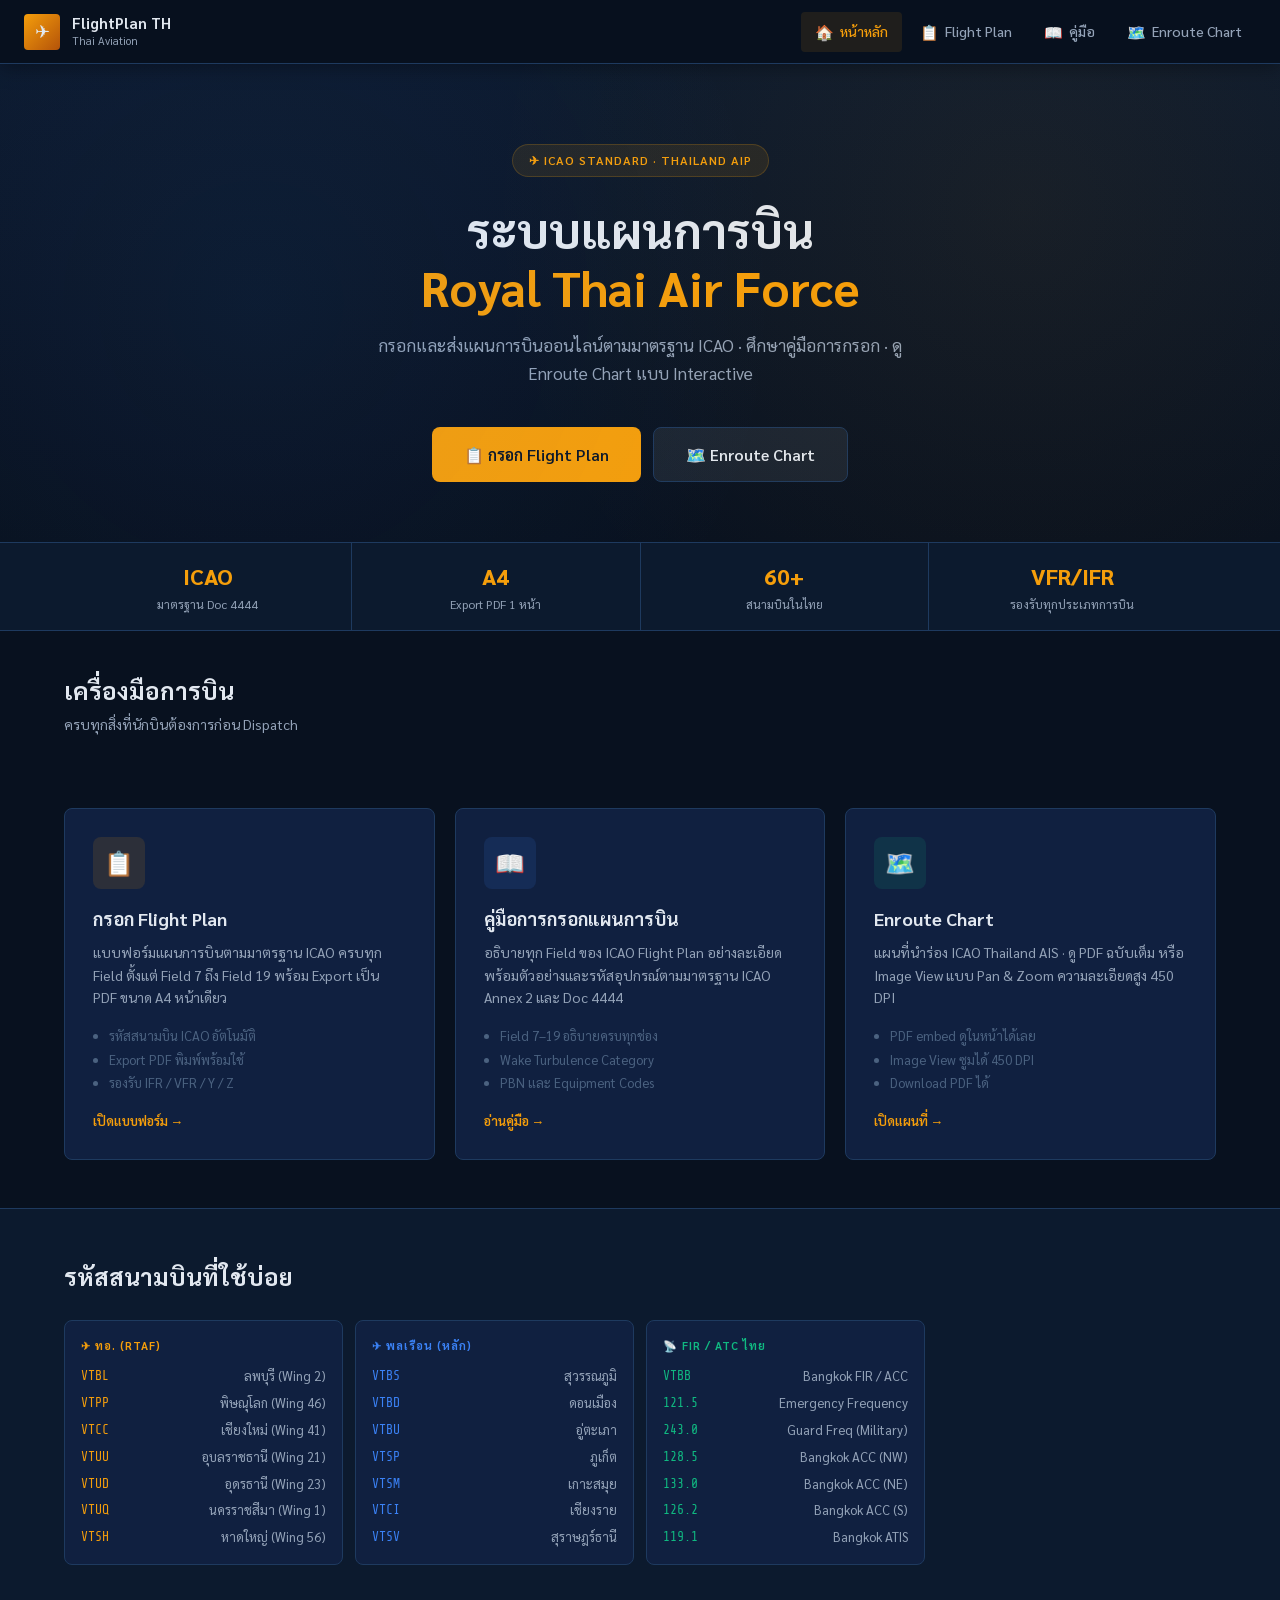
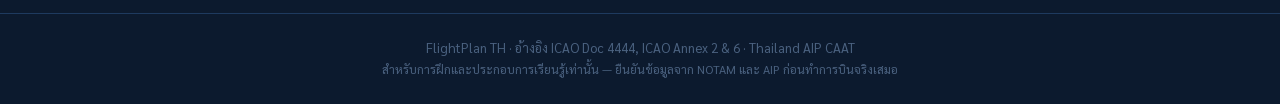
==== index.html @ d202d56a "Add files via upload" ====
<!DOCTYPE html>
<html lang="th">
<head>
  <meta charset="UTF-8">
  <meta name="viewport" content="width=device-width, initial-scale=1.0">
  <title>FlightPlan TH — Royal Thai Air Force</title>
  <link href="https://fonts.googleapis.com/css2?family=Sarabun:wght@300;400;500;600;700&family=Share+Tech+Mono&display=swap" rel="stylesheet">
  <style>
    /* ===== BASE ===== */
    :root{--bg-primary:#08111f;--bg-secondary:#0c1a2e;--bg-card:#102040;--bg-card-hover:#163060;--bg-input:#0a1828;--accent:#f59e0b;--accent-dim:#b45309;--accent-light:#fde68a;--blue:#3b82f6;--green:#10b981;--red:#ef4444;--text-primary:#e2e8f0;--text-secondary:#94a3b8;--text-muted:#4b6280;--border:#1e3a5f;--shadow:0 4px 24px rgba(0,0,0,0.5);--glow:0 0 16px rgba(245,158,11,0.15);--font:'Sarabun','Segoe UI',sans-serif;--mono:'Share Tech Mono','Courier New',monospace;--radius:8px;--radius-sm:4px;--nav-h:64px;}
    *,*::before,*::after{box-sizing:border-box;margin:0;padding:0;}
    html{scroll-behavior:smooth;}
    body{font-family:var(--font);background:var(--bg-primary);color:var(--text-primary);font-size:16px;line-height:1.6;min-height:100vh;}

    /* ===== NAV ===== */
    .nav{position:fixed;top:0;left:0;right:0;z-index:1000;height:var(--nav-h);background:rgba(8,17,31,0.95);backdrop-filter:blur(12px);border-bottom:1px solid var(--border);display:flex;align-items:center;justify-content:space-between;padding:0 24px;box-shadow:0 2px 20px rgba(0,0,0,0.4);}
    .nav-brand{display:flex;align-items:center;gap:12px;text-decoration:none;color:var(--text-primary);cursor:pointer;}
    .nav-brand-icon{width:36px;height:36px;background:linear-gradient(135deg,var(--accent),var(--accent-dim));border-radius:var(--radius-sm);display:flex;align-items:center;justify-content:center;font-size:18px;}
    .nav-brand-text{font-weight:700;font-size:15px;line-height:1.2;}
    .nav-brand-sub{font-size:11px;color:var(--text-secondary);font-weight:400;}
    .nav-links{display:flex;align-items:center;gap:4px;list-style:none;}
    .nav-links a{text-decoration:none;color:var(--text-secondary);font-size:14px;font-weight:500;padding:8px 14px;border-radius:var(--radius-sm);display:flex;align-items:center;gap:6px;transition:all 0.2s;cursor:pointer;}
    .nav-links a:hover{color:var(--text-primary);background:rgba(255,255,255,0.06);}
    .nav-links a.active{color:var(--accent);background:rgba(245,158,11,0.1);}
    .nav-links .icon{font-size:15px;}
    .nav-toggle{display:none;cursor:pointer;padding:8px;color:var(--text-primary);background:none;border:none;font-size:20px;}

    /* ===== LAYOUT ===== */
    .page{padding-top:var(--nav-h);min-height:100vh;}
    .container{max-width:1200px;margin:0 auto;padding:0 24px;}

    /* ===== HERO ===== */
    .hero{background:linear-gradient(180deg,#0c1a2e 0%,#08111f 100%);position:relative;overflow:hidden;padding:80px 0 60px;text-align:center;border-bottom:1px solid var(--border);}
    .hero::before{content:'';position:absolute;inset:0;background-image:radial-gradient(circle at 20% 50%,rgba(59,130,246,0.06) 0%,transparent 50%),radial-gradient(circle at 80% 30%,rgba(245,158,11,0.06) 0%,transparent 50%);}
    .hero-badge{display:inline-flex;align-items:center;gap:8px;background:rgba(245,158,11,0.1);border:1px solid rgba(245,158,11,0.2);border-radius:999px;padding:6px 16px;font-size:12px;font-weight:600;color:var(--accent);letter-spacing:1px;text-transform:uppercase;margin-bottom:24px;}
    .hero h1{font-size:clamp(28px,5vw,48px);font-weight:700;line-height:1.2;margin-bottom:16px;}
    .hero h1 span{color:var(--accent);}
    .hero p{color:var(--text-secondary);font-size:17px;max-width:560px;margin:0 auto 40px;}
    .btn-group{display:flex;gap:12px;justify-content:center;flex-wrap:wrap;}

    /* ===== BUTTONS ===== */
    .btn{display:inline-flex;align-items:center;gap:8px;padding:12px 24px;border-radius:var(--radius);font-size:14px;font-weight:600;cursor:pointer;border:none;text-decoration:none;transition:all 0.2s;white-space:nowrap;font-family:var(--font);}
    .btn-primary{background:var(--accent);color:#0a1628;}
    .btn-primary:hover{background:var(--accent-light);transform:translateY(-1px);box-shadow:0 4px 16px rgba(245,158,11,0.3);}
    .btn-secondary{background:rgba(255,255,255,0.07);color:var(--text-primary);border:1px solid var(--border);}
    .btn-secondary:hover{background:rgba(255,255,255,0.12);transform:translateY(-1px);}
    .btn-sm{padding:8px 16px;font-size:13px;}
    .btn-lg{padding:14px 32px;font-size:16px;}

    /* ===== CARDS ===== */
    .card{background:var(--bg-card);border:1px solid var(--border);border-radius:var(--radius);overflow:hidden;transition:all 0.25s;}
    .card:hover{border-color:rgba(59,130,246,0.3);box-shadow:var(--shadow);}
    .card-header{padding:20px 24px;border-bottom:1px solid var(--border);display:flex;align-items:center;gap:12px;}
    .card-icon{width:40px;height:40px;border-radius:var(--radius-sm);display:flex;align-items:center;justify-content:center;font-size:18px;flex-shrink:0;}
    .card-icon-gold{background:rgba(245,158,11,0.15);color:var(--accent);}
    .card-icon-blue{background:rgba(59,130,246,0.15);color:var(--blue);}
    .card-title{font-weight:600;font-size:16px;}
    .card-subtitle{font-size:13px;color:var(--text-secondary);}
    .card-body{padding:24px;}

    /* ===== FEATURE GRID ===== */
    .feature-grid{display:grid;grid-template-columns:repeat(auto-fit,minmax(300px,1fr));gap:20px;padding:48px 0;}
    .feature-card{background:var(--bg-card);border:1px solid var(--border);border-radius:var(--radius);padding:28px;text-decoration:none;color:var(--text-primary);transition:all 0.25s;display:block;cursor:pointer;}
    .feature-card:hover{transform:translateY(-4px);border-color:var(--accent);box-shadow:var(--glow);}
    .feature-card-icon{width:52px;height:52px;border-radius:var(--radius);display:flex;align-items:center;justify-content:center;font-size:24px;margin-bottom:16px;}
    .feature-card h3{font-size:18px;font-weight:700;margin-bottom:8px;}
    .feature-card p{color:var(--text-secondary);font-size:14px;line-height:1.6;margin-bottom:16px;}
    .feature-card-arrow{color:var(--accent);font-size:13px;display:flex;align-items:center;gap:6px;font-weight:600;}

    /* ===== SECTION HEADER ===== */
    .section-header{padding:40px 0 24px;display:flex;align-items:flex-start;justify-content:space-between;gap:16px;flex-wrap:wrap;}
    .section-title{font-size:24px;font-weight:700;}
    .section-subtitle{color:var(--text-secondary);font-size:14px;margin-top:4px;}

    /* ===== ACCORDION ===== */
    .accordion{display:flex;flex-direction:column;gap:8px;}
    .accordion-item{background:var(--bg-card);border:1px solid var(--border);border-radius:var(--radius);overflow:hidden;transition:border-color 0.2s;}
    .accordion-item.open{border-color:rgba(59,130,246,0.4);}
    .accordion-trigger{width:100%;padding:18px 20px;display:flex;align-items:center;gap:14px;cursor:pointer;background:none;border:none;text-align:left;color:var(--text-primary);font-family:var(--font);font-size:15px;font-weight:600;transition:background 0.2s;}
    .accordion-trigger:hover{background:rgba(255,255,255,0.03);}
    .accordion-num{min-width:32px;height:32px;background:rgba(245,158,11,0.12);border:1px solid rgba(245,158,11,0.25);border-radius:var(--radius-sm);display:flex;align-items:center;justify-content:center;font-size:12px;font-weight:800;color:var(--accent);flex-shrink:0;}
    .accordion-arrow{margin-left:auto;font-size:12px;color:var(--text-muted);transition:transform 0.2s;}
    .accordion-item.open .accordion-arrow{transform:rotate(180deg);}
    .accordion-content{display:none;padding:0 20px 20px;}
    .accordion-item.open .accordion-content{display:block;}
    .accordion-content p{color:var(--text-secondary);font-size:14px;line-height:1.7;margin-bottom:12px;}
    .accordion-content p:last-child{margin-bottom:0;}
    .accordion-content .highlight{display:inline-block;background:rgba(245,158,11,0.1);border:1px solid rgba(245,158,11,0.2);border-radius:4px;padding:1px 8px;font-family:var(--mono);font-size:13px;color:var(--accent-light);}
    .info-table{width:100%;border-collapse:collapse;font-size:13px;margin-top:12px;}
    .info-table th{background:rgba(255,255,255,0.04);color:var(--text-secondary);font-size:11px;text-transform:uppercase;letter-spacing:0.5px;padding:8px 12px;border:1px solid var(--border);text-align:left;}
    .info-table td{padding:8px 12px;border:1px solid var(--border);color:var(--text-primary);}
    .info-table td:first-child{font-family:var(--mono);color:var(--accent-light);font-weight:600;white-space:nowrap;}
    .info-table tr:hover td{background:rgba(255,255,255,0.02);}

    /* ===== ALERTS ===== */
    .alert{padding:12px 16px;border-radius:var(--radius-sm);font-size:13px;display:flex;align-items:flex-start;gap:10px;margin-bottom:16px;}
    .alert-warning{background:rgba(245,158,11,0.1);border:1px solid rgba(245,158,11,0.25);color:var(--accent-light);}

    /* ===== UTILS ===== */
    .text-accent{color:var(--accent);} .text-secondary{color:var(--text-secondary);} .font-mono{font-family:var(--mono);}
    ::-webkit-scrollbar{width:6px;height:6px;} ::-webkit-scrollbar-track{background:var(--bg-primary);} ::-webkit-scrollbar-thumb{background:var(--border);border-radius:999px;}

    /* ===== MAP / CHART ===== */
    .map-page{display:flex;flex-direction:column;height:100vh;padding-top:var(--nav-h);overflow:hidden;}
    .chart-toolbar{background:var(--bg-secondary);border-bottom:1px solid var(--border);padding:10px 16px;display:flex;align-items:center;gap:10px;flex-wrap:wrap;flex-shrink:0;}
    .chart-container{flex:1;background:#888;position:relative;overflow:hidden;}
    .chart-embed{width:100%;height:100%;border:none;display:block;}
    .img-viewer{width:100%;height:100%;overflow:auto;display:flex;align-items:flex-start;justify-content:center;background:#fff;cursor:grab;}
    .img-viewer.grabbing{cursor:grabbing;}
    .img-viewer img{transform-origin:top center;user-select:none;display:block;}
    .zoom-controls{position:absolute;bottom:20px;right:20px;display:flex;flex-direction:column;gap:4px;z-index:100;}
    .zoom-btn{width:36px;height:36px;background:rgba(8,17,31,0.92);border:1px solid var(--border);border-radius:6px;color:var(--text-primary);font-size:18px;font-weight:bold;cursor:pointer;display:flex;align-items:center;justify-content:center;backdrop-filter:blur(8px);transition:background 0.15s;}
    .zoom-btn:hover{background:var(--bg-card-hover);}
    .zoom-label{background:rgba(8,17,31,0.92);border:1px solid var(--border);border-radius:6px;color:var(--text-secondary);font-size:11px;text-align:center;padding:4px 6px;backdrop-filter:blur(8px);font-family:var(--mono);}

    /* ===== ICAO FORM ===== */
    :root{--ff:Arial,Helvetica,sans-serif;--fm:'Courier New',Courier,monospace;--b1:1px solid #000;--b2:2px solid #000;--ch:22px;--cw:15px;}
    .icao-wrapper{background:#4a4a4a;min-height:calc(100vh - 130px);padding:24px 12px;display:flex;flex-direction:column;align-items:center;overflow-x:hidden;}
    .icao-controls{display:flex;gap:8px;margin-bottom:16px;flex-wrap:wrap;justify-content:flex-end;width:100%;max-width:790px;min-width:0;}
    .icao-form{background:#fff;color:#000;font-family:var(--ff);border:var(--b2);width:100%;max-width:790px;box-shadow:0 8px 32px rgba(0,0,0,0.6);box-sizing:border-box;overflow-x:hidden;}
    .ift{text-align:center;font-size:15px;font-weight:bold;padding:5px 0;border-bottom:var(--b2);letter-spacing:5px;font-family:var(--ff);}
    .fr{display:flex;border-bottom:var(--b1);min-height:32px;overflow:hidden;}
    .fr:last-child{border-bottom:none;}
    .fc{padding:2px 5px 3px;border-right:var(--b1);display:flex;flex-direction:column;justify-content:flex-start;box-sizing:border-box;overflow:hidden;}
    .fc:last-child{border-right:none;}
    .w10{width:10%;flex-shrink:0;} .w12{width:12%;flex-shrink:0;} .w13{width:13%;flex-shrink:0;} .w15{width:15%;flex-shrink:0;} .w18{width:18%;flex-shrink:0;} .w20{width:20%;flex-shrink:0;} .w22{width:22%;flex-shrink:0;} .w25{width:25%;flex-shrink:0;} .w28{width:28%;flex-shrink:0;} .w30{width:30%;flex-shrink:0;} .w35{width:35%;flex-shrink:0;} .w50{width:50%;flex-shrink:0;}
    .wflex{flex:1;min-width:0;}
    .weom{flex-shrink:0;padding:2px 4px;display:flex;align-items:flex-end;justify-content:flex-end;}
    .fl{font-family:var(--ff);font-size:7.5px;font-weight:bold;text-transform:uppercase;white-space:nowrap;line-height:1.3;margin-bottom:1px;flex-shrink:0;}
    .fs{font-family:var(--fm);font-size:12px;font-weight:bold;white-space:nowrap;line-height:var(--ch);}
    .eom{font-family:var(--fm);font-size:11px;font-weight:bold;white-space:nowrap;align-self:flex-end;margin-bottom:2px;}
    .cbwrap{position:relative;display:inline-flex;align-items:center;gap:2px;flex-wrap:wrap;}
    .cbr{display:inline-flex;border:1.5px solid #000;cursor:text;flex-shrink:0;}
    .cbr.focused{border-color:#00c;box-shadow:0 0 0 1px #00c;}
    .cbc{width:var(--cw);height:var(--ch);border-right:1px solid #000;display:flex;align-items:center;justify-content:center;font-family:var(--fm);font-size:12px;font-weight:bold;user-select:none;line-height:1;}
    .cbc:last-child{border-right:none;}
    .cbc.cur{background:#cce;}
    .cbinput{position:absolute;left:0;top:0;width:100%;height:100%;opacity:0;z-index:10;cursor:text;border:none;outline:none;background:transparent;color:transparent;caret-color:transparent;font-size:16px;}
    .chk{display:inline-flex;align-items:center;justify-content:center;width:18px;height:18px;border:1.5px solid #000;font-family:var(--fm);font-size:13px;font-weight:bold;cursor:pointer;user-select:none;background:white;flex-shrink:0;}
    .chk.on::after{content:'✕';}
    .chk.lg{width:22px;height:22px;font-size:15px;}
    .fta{font-family:var(--fm);font-size:11.5px;font-weight:bold;text-transform:uppercase;border:none;outline:none;background:transparent;width:100%;resize:none;color:#000;padding:0;line-height:1.4;}
    .fta::placeholder{color:#c0c0c0;font-size:9px;font-weight:normal;font-family:Arial;text-transform:none;}
    .fti{font-family:var(--fm);font-size:12px;font-weight:bold;text-transform:uppercase;border:none;outline:none;background:transparent;color:#000;padding:0;flex:1;min-width:0;}
    .fti::placeholder{color:#ccc;font-size:9px;font-weight:normal;font-family:Arial;text-transform:none;}
    .suppl{text-align:center;font-size:8px;font-weight:bold;padding:3px 4px;border-top:var(--b2);border-bottom:var(--b1);background:#f0f0f0;letter-spacing:0.2px;}
    .iform-footer{display:flex;justify-content:space-between;padding:2px 6px;font-size:7.5px;color:#555;border-top:var(--b1);}
    .cb-dropdown{position:absolute;z-index:9999;background:#fff;border:1.5px solid #000;box-shadow:0 4px 16px rgba(0,0,0,0.25);max-height:220px;overflow-y:auto;overflow-x:hidden;font-family:var(--ff);font-size:11px;}
    .cb-dd-item{display:flex;align-items:baseline;gap:8px;padding:4px 8px;cursor:pointer;border-bottom:1px solid #eee;outline:none;}
    .cb-dd-item:last-child{border-bottom:none;}
    .cb-dd-item:hover,.cb-dd-item:focus{background:#dbeafe;}
    .cb-dd-code{font-family:var(--fm);font-weight:bold;font-size:12px;min-width:44px;flex-shrink:0;color:#000;}
    .cb-dd-label{color:#444;font-size:10px;white-space:nowrap;overflow:hidden;text-overflow:ellipsis;}
    .cb-dd-empty{padding:6px 10px;color:#888;font-size:10px;font-style:italic;}

    /* ===== RESPONSIVE ===== */
    @media (max-width:1024px){
      .nav-links{display:none;}
      .nav-links.open{display:flex;flex-direction:column;position:fixed;top:var(--nav-h);left:0;right:0;z-index:999;background:var(--bg-secondary);border-bottom:1px solid var(--border);padding:12px 16px;gap:4px;box-shadow:0 8px 24px rgba(0,0,0,0.5);}
      .nav-links.open a{padding:12px 16px;font-size:15px;border-radius:var(--radius-sm);}
      .nav-toggle{display:flex;}
      .section-header{flex-direction:column;}
    }
    @media (min-width:768px) and (max-width:1024px){
      :root{--cw:13px;--ch:20px;}
      .icao-wrapper{padding:16px 8px;} .icao-form{max-width:100%;}
      .fl{font-size:7px;} .fs{font-size:11px;} .cbc{font-size:11px;} .fta,.fti{font-size:11px;} .ift{font-size:13px;letter-spacing:3px;}
    }
    @media (max-width:767px){
      :root{--nav-h:56px;--cw:10px;--ch:15px;}
      .nav{padding:0 16px;} .nav-brand-text{font-size:14px;} .nav-brand-sub{display:none;} .nav-brand-icon{width:30px;height:30px;font-size:15px;}
      .feature-grid{grid-template-columns:1fr;} .section-header{flex-direction:column;}
      .btn{padding:10px 18px;font-size:13px;} .btn-sm{padding:8px 14px;font-size:12px;}
      .icao-wrapper{padding:8px 0;align-items:stretch;}
      .icao-controls{flex-direction:column;padding:0 8px;margin-bottom:8px;max-width:100%;gap:6px;}
      .icao-form{max-width:100%;border-left:none;border-right:none;}
      .fl{font-size:5.5px;} .fs{font-size:9px;line-height:var(--ch);} .cbc{font-size:9px;} .fta,.fti{font-size:9px;} .ift{font-size:10px;letter-spacing:1.5px;}
      .chk{width:14px;height:14px;font-size:10px;} .chk.lg{width:18px;height:18px;font-size:12px;}
      .suppl{font-size:6.5px;} .iform-footer{font-size:6px;}
      .cbwrap[data-max="1"] .cbr{min-width:28px;justify-content:center;}
      .chart-toolbar{padding:8px 10px;gap:6px;}
    }
    @media (max-width:430px){
      :root{--cw:9px;--ch:14px;}
      .fl{font-size:5px;} .fs{font-size:8px;} .cbc{font-size:8px;} .fta,.fti{font-size:8px;} .ift{font-size:9px;letter-spacing:1px;}
      #fpl-preview{font-size:9px;}
    }
    @media (max-width:480px){
      .container{padding:0 12px;} .hero{padding:40px 0 32px;} .hero p{font-size:14px;}
      .btn-group{flex-direction:column;align-items:center;}
      .zoom-btn{width:44px!important;height:44px!important;font-size:20px!important;}
    }

    /* ===== PRINT ===== */
    @media print{
      @page{size:A4 portrait;margin:8mm 10mm;}
      nav,.nav,.icao-controls,#cb-dropdown{display:none!important;}
      #sec-home,#sec-manual,#sec-chart{display:none!important;}
      #sec-fpl{display:block!important;}
      html,body{background:#fff!important;}
      .page{padding-top:0!important;}
      .icao-wrapper{background:white!important;padding:0!important;min-height:auto!important;display:block!important;overflow:visible!important;}
      .icao-form{max-width:100%!important;width:100%!important;box-shadow:none!important;border:2px solid #000!important;}
      .fr{break-inside:avoid;page-break-inside:avoid;}
      .cbinput{display:none!important;}
      .chk,.cbc,.fl,.fs,.fta,.fti{-webkit-print-color-adjust:exact;print-color-adjust:exact;color:#000!important;}
      .chk.on::after{content:'✕';}
    }

    /* ===== SPA ===== */
    .section{display:none;}
    .section.active{display:block;}
    #sec-chart.active{display:flex;flex-direction:column;}
  </style>
</head>
<body>

<!-- ===== NAV ===== -->
<nav class="nav">
  <a class="nav-brand" onclick="showSection('sec-home')">
    <div class="nav-brand-icon">✈</div>
    <div>
      <div class="nav-brand-text">FlightPlan TH</div>
      <div class="nav-brand-sub">Thai Aviation</div>
    </div>
  </a>
  <ul class="nav-links" id="navLinks">
    <li><a data-sec="sec-home" onclick="showSection('sec-home')" class="active"><span class="icon">🏠</span> หน้าหลัก</a></li>
    <li><a data-sec="sec-fpl"  onclick="showSection('sec-fpl')"><span class="icon">📋</span> Flight Plan</a></li>
    <li><a data-sec="sec-manual" onclick="showSection('sec-manual')"><span class="icon">📖</span> คู่มือ</a></li>
    <li><a data-sec="sec-chart" onclick="showSection('sec-chart')"><span class="icon">🗺️</span> Enroute Chart</a></li>
  </ul>
  <button class="nav-toggle" id="navToggle">☰</button>
</nav>

<!-- ============================= HOME ============================= -->
<div id="sec-home" class="section active">
<main class="page">
  <section class="hero">
    <div class="container">
      <div class="hero-badge">✈ ICAO Standard · Thailand AIP</div>
      <h1>ระบบแผนการบิน<br><span>Royal Thai Air Force</span></h1>
      <p>กรอกและส่งแผนการบินออนไลน์ตามมาตรฐาน ICAO · ศึกษาคู่มือการกรอก · ดู Enroute Chart แบบ Interactive</p>
      <div class="btn-group">
        <a class="btn btn-primary btn-lg" onclick="showSection('sec-fpl')">📋 กรอก Flight Plan</a>
        <a class="btn btn-secondary btn-lg" onclick="showSection('sec-chart')">🗺️ Enroute Chart</a>
      </div>
    </div>
  </section>

  <div style="background:var(--bg-secondary);border-bottom:1px solid var(--border);">
    <div class="container" style="display:flex;gap:0;flex-wrap:wrap;">
      <div style="flex:1;min-width:150px;padding:16px 24px;border-right:1px solid var(--border);text-align:center;"><div style="font-size:22px;font-weight:800;color:var(--accent);">ICAO</div><div style="font-size:12px;color:var(--text-secondary);">มาตรฐาน Doc 4444</div></div>
      <div style="flex:1;min-width:150px;padding:16px 24px;border-right:1px solid var(--border);text-align:center;"><div style="font-size:22px;font-weight:800;color:var(--accent);">A4</div><div style="font-size:12px;color:var(--text-secondary);">Export PDF 1 หน้า</div></div>
      <div style="flex:1;min-width:150px;padding:16px 24px;border-right:1px solid var(--border);text-align:center;"><div style="font-size:22px;font-weight:800;color:var(--accent);">60+</div><div style="font-size:12px;color:var(--text-secondary);">สนามบินในไทย</div></div>
      <div style="flex:1;min-width:150px;padding:16px 24px;text-align:center;"><div style="font-size:22px;font-weight:800;color:var(--accent);">VFR/IFR</div><div style="font-size:12px;color:var(--text-secondary);">รองรับทุกประเภทการบิน</div></div>
    </div>
  </div>

  <section style="background:var(--bg-primary);">
    <div class="container">
      <div class="section-header">
        <div><h2 class="section-title">เครื่องมือการบิน</h2><p class="section-subtitle">ครบทุกสิ่งที่นักบินต้องการก่อน Dispatch</p></div>
      </div>
      <div class="feature-grid">
        <a class="feature-card" onclick="showSection('sec-fpl')">
          <div class="feature-card-icon card-icon-gold" style="background:rgba(245,158,11,0.12);">📋</div>
          <h3>กรอก Flight Plan</h3>
          <p>แบบฟอร์มแผนการบินตามมาตรฐาน ICAO ครบทุก Field ตั้งแต่ Field 7 ถึง Field 19 พร้อม Export เป็น PDF ขนาด A4 หน้าเดียว</p>
          <ul style="color:var(--text-muted);font-size:13px;margin:0 0 16px 16px;line-height:1.8;"><li>รหัสสนามบิน ICAO อัตโนมัติ</li><li>Export PDF พิมพ์พร้อมใช้</li><li>รองรับ IFR / VFR / Y / Z</li></ul>
          <div class="feature-card-arrow">เปิดแบบฟอร์ม →</div>
        </a>
        <a class="feature-card" onclick="showSection('sec-manual')">
          <div class="feature-card-icon card-icon-blue" style="background:rgba(59,130,246,0.12);">📖</div>
          <h3>คู่มือการกรอกแผนการบิน</h3>
          <p>อธิบายทุก Field ของ ICAO Flight Plan อย่างละเอียด พร้อมตัวอย่างและรหัสอุปกรณ์ตามมาตรฐาน ICAO Annex 2 และ Doc 4444</p>
          <ul style="color:var(--text-muted);font-size:13px;margin:0 0 16px 16px;line-height:1.8;"><li>Field 7–19 อธิบายครบทุกช่อง</li><li>Wake Turbulence Category</li><li>PBN และ Equipment Codes</li></ul>
          <div class="feature-card-arrow">อ่านคู่มือ →</div>
        </a>
        <a class="feature-card" onclick="showSection('sec-chart')">
          <div class="feature-card-icon" style="background:rgba(16,185,129,0.12);color:var(--green);">🗺️</div>
          <h3>Enroute Chart</h3>
          <p>แผนที่นำร่อง ICAO Thailand AIS · ดู PDF ฉบับเต็ม หรือ Image View แบบ Pan &amp; Zoom ความละเอียดสูง 450 DPI</p>
          <ul style="color:var(--text-muted);font-size:13px;margin:0 0 16px 16px;line-height:1.8;"><li>PDF embed ดูในหน้าได้เลย</li><li>Image View ซูมได้ 450 DPI</li><li>Download PDF ได้</li></ul>
          <div class="feature-card-arrow">เปิดแผนที่ →</div>
        </a>
      </div>
    </div>
  </section>

  <section style="background:var(--bg-secondary);border-top:1px solid var(--border);padding:48px 0;">
    <div class="container">
      <h2 class="section-title" style="margin-bottom:24px;">รหัสสนามบินที่ใช้บ่อย</h2>
      <div style="display:grid;grid-template-columns:repeat(auto-fill,minmax(240px,1fr));gap:12px;">
        <div style="background:var(--bg-card);border:1px solid var(--border);border-radius:var(--radius);padding:16px;">
          <div style="font-size:11px;font-weight:700;color:var(--accent);text-transform:uppercase;letter-spacing:1px;margin-bottom:12px;">✈ ทอ. (RTAF)</div>
          <div style="display:flex;flex-direction:column;gap:6px;">
            <div style="display:flex;justify-content:space-between;font-size:13px;"><span class="font-mono text-accent">VTBL</span><span class="text-secondary">ลพบุรี (Wing 2)</span></div>
            <div style="display:flex;justify-content:space-between;font-size:13px;"><span class="font-mono text-accent">VTPP</span><span class="text-secondary">พิษณุโลก (Wing 46)</span></div>
            <div style="display:flex;justify-content:space-between;font-size:13px;"><span class="font-mono text-accent">VTCC</span><span class="text-secondary">เชียงใหม่ (Wing 41)</span></div>
            <div style="display:flex;justify-content:space-between;font-size:13px;"><span class="font-mono text-accent">VTUU</span><span class="text-secondary">อุบลราชธานี (Wing 21)</span></div>
            <div style="display:flex;justify-content:space-between;font-size:13px;"><span class="font-mono text-accent">VTUD</span><span class="text-secondary">อุดรธานี (Wing 23)</span></div>
            <div style="display:flex;justify-content:space-between;font-size:13px;"><span class="font-mono text-accent">VTUQ</span><span class="text-secondary">นครราชสีมา (Wing 1)</span></div>
            <div style="display:flex;justify-content:space-between;font-size:13px;"><span class="font-mono text-accent">VTSH</span><span class="text-secondary">หาดใหญ่ (Wing 56)</span></div>
          </div>
        </div>
        <div style="background:var(--bg-card);border:1px solid var(--border);border-radius:var(--radius);padding:16px;">
          <div style="font-size:11px;font-weight:700;color:var(--blue);text-transform:uppercase;letter-spacing:1px;margin-bottom:12px;">✈ พลเรือน (หลัก)</div>
          <div style="display:flex;flex-direction:column;gap:6px;">
            <div style="display:flex;justify-content:space-between;font-size:13px;"><span class="font-mono" style="color:var(--blue);">VTBS</span><span class="text-secondary">สุวรรณภูมิ</span></div>
            <div style="display:flex;justify-content:space-between;font-size:13px;"><span class="font-mono" style="color:var(--blue);">VTBD</span><span class="text-secondary">ดอนเมือง</span></div>
            <div style="display:flex;justify-content:space-between;font-size:13px;"><span class="font-mono" style="color:var(--blue);">VTBU</span><span class="text-secondary">อู่ตะเภา</span></div>
            <div style="display:flex;justify-content:space-between;font-size:13px;"><span class="font-mono" style="color:var(--blue);">VTSP</span><span class="text-secondary">ภูเก็ต</span></div>
            <div style="display:flex;justify-content:space-between;font-size:13px;"><span class="font-mono" style="color:var(--blue);">VTSM</span><span class="text-secondary">เกาะสมุย</span></div>
            <div style="display:flex;justify-content:space-between;font-size:13px;"><span class="font-mono" style="color:var(--blue);">VTCI</span><span class="text-secondary">เชียงราย</span></div>
            <div style="display:flex;justify-content:space-between;font-size:13px;"><span class="font-mono" style="color:var(--blue);">VTSV</span><span class="text-secondary">สุราษฎร์ธานี</span></div>
          </div>
        </div>
        <div style="background:var(--bg-card);border:1px solid var(--border);border-radius:var(--radius);padding:16px;">
          <div style="font-size:11px;font-weight:700;color:var(--green);text-transform:uppercase;letter-spacing:1px;margin-bottom:12px;">📡 FIR / ATC ไทย</div>
          <div style="display:flex;flex-direction:column;gap:6px;">
            <div style="display:flex;justify-content:space-between;font-size:13px;"><span class="font-mono" style="color:var(--green);">VTBB</span><span class="text-secondary">Bangkok FIR / ACC</span></div>
            <div style="display:flex;justify-content:space-between;font-size:13px;"><span class="font-mono" style="color:var(--green);">121.5</span><span class="text-secondary">Emergency Frequency</span></div>
            <div style="display:flex;justify-content:space-between;font-size:13px;"><span class="font-mono" style="color:var(--green);">243.0</span><span class="text-secondary">Guard Freq (Military)</span></div>
            <div style="display:flex;justify-content:space-between;font-size:13px;"><span class="font-mono" style="color:var(--green);">128.5</span><span class="text-secondary">Bangkok ACC (NW)</span></div>
            <div style="display:flex;justify-content:space-between;font-size:13px;"><span class="font-mono" style="color:var(--green);">133.0</span><span class="text-secondary">Bangkok ACC (NE)</span></div>
            <div style="display:flex;justify-content:space-between;font-size:13px;"><span class="font-mono" style="color:var(--green);">126.2</span><span class="text-secondary">Bangkok ACC (S)</span></div>
            <div style="display:flex;justify-content:space-between;font-size:13px;"><span class="font-mono" style="color:var(--green);">119.1</span><span class="text-secondary">Bangkok ATIS</span></div>
          </div>
        </div>
      </div>
    </div>
  </section>

  <footer style="background:var(--bg-secondary);border-top:1px solid var(--border);padding:24px 0;text-align:center;">
    <div class="container">
      <p style="color:var(--text-muted);font-size:13px;">
        FlightPlan TH · อ้างอิง ICAO Doc 4444, ICAO Annex 2 &amp; 6 · Thailand AIP CAAT<br>
        <span style="font-size:12px;">สำหรับการฝึกและประกอบการเรียนรู้เท่านั้น — ยืนยันข้อมูลจาก NOTAM และ AIP ก่อนทำการบินจริงเสมอ</span>
      </p>
    </div>
  </footer>
</main>
</div>

<!-- ============================= FLIGHT PLAN ============================= -->
<div id="sec-fpl" class="section">
<main class="page">
  <div class="icao-wrapper">
    <div class="icao-controls">
      <div id="fpl-preview" style="flex:1;min-width:0;background:rgba(0,0,0,0.3);border:1px solid rgba(255,255,255,0.15);border-radius:4px;padding:6px 12px;font-family:'Courier New',monospace;font-size:11px;color:#fde68a;line-height:1.5;white-space:pre-wrap;word-break:break-all;min-height:36px;">(FPL-…)</div>
      <div style="display:flex;gap:6px;flex-shrink:0;">
        <button class="btn btn-secondary btn-sm" onclick="clearForm()">🗑 ล้าง</button>
        <button class="btn btn-secondary btn-sm" onclick="loadExample()">📄 ตัวอย่าง</button>
        <button class="btn btn-primary btn-sm" onclick="exportPDF()">⬇ Export PDF</button>
      </div>
    </div>

    <div class="icao-form" id="icao-form">
      <div class="ift">FLIGHT PLAN</div>

      <!-- PRIORITY / ADDRESSEE -->
      <div class="fr">
        <div class="fc w13"><div class="fl">PRIORITY</div><div class="fs">&lt;&lt;= FF →</div></div>
        <div class="fc wflex"><div class="fl">ADDRESSEE(S)</div><textarea class="fta" id="f-addr" rows="2" placeholder="VTBBZQZX"></textarea></div>
        <div class="weom"><div class="eom">&lt;&lt;=</div></div>
      </div>

      <!-- FILING TIME / ORIGINATOR -->
      <div class="fr">
        <div class="fc w20">
          <div class="fl">FILING TIME</div>
          <div style="display:flex;align-items:center;gap:3px;margin-top:1px;">
            <div id="cb-ftime" class="cbwrap" data-max="4" data-id="f-ftime"></div>
            <span class="fs">→</span>
          </div>
        </div>
        <div class="fc wflex">
          <div class="fl">ORIGINATOR</div>
          <div style="display:flex;align-items:center;gap:3px;margin-top:1px;">
            <div id="cb-orig" class="cbwrap" data-max="8" data-id="f-orig"></div>
          </div>
        </div>
        <div class="weom"><div class="eom">&lt;&lt;=</div></div>
      </div>

      <!-- SPECIFIC IDENTIFICATION -->
      <div class="fr">
        <div class="fc wflex" style="flex-direction:row;align-items:center;gap:6px;padding:2px 5px;">
          <span class="fl" style="font-size:7px;">SPECIFIC IDENTIFICATION OF ADDRESSEE(S) AND/OR ORIGINATOR</span>
          <textarea class="fta" id="f-specific" rows="1" style="min-height:16px;"></textarea>
        </div>
      </div>

      <!-- FIELD 3 / 7 / 8 -->
      <div class="fr">
        <div class="fc w22"><div class="fl">3 MESSAGE TYPE</div><div class="fs">&lt;&lt;= (FPL</div></div>
        <div class="fc wflex">
          <div class="fl">7 AIRCRAFT IDENTIFICATION</div>
          <div style="display:flex;align-items:center;gap:3px;margin-top:1px;">
            <span class="fs">-</span>
            <div id="cb-f7" class="cbwrap" data-max="7" data-id="f7"></div>
          </div>
        </div>
        <div class="fc w13">
          <div class="fl">8 FLIGHT RULES</div>
          <div style="display:flex;align-items:center;gap:3px;margin-top:1px;">
            <span class="fs">-</span>
            <div id="cb-f8r" class="cbwrap" data-max="1" data-id="f8r"></div>
          </div>
        </div>
        <div class="fc w18">
          <div class="fl">TYPE OF FLIGHT</div>
          <div style="display:flex;align-items:center;gap:3px;margin-top:1px;">
            <div id="cb-f8t" class="cbwrap" data-max="1" data-id="f8t"></div>
          </div>
        </div>
        <div class="weom"><div class="eom">&lt;&lt;=</div></div>
      </div>

      <!-- FIELD 9 / 10 -->
      <div class="fr">
        <div class="fc w10">
          <div class="fl">9 NUMBER</div>
          <div style="display:flex;align-items:center;gap:3px;margin-top:1px;">
            <span class="fs">-</span>
            <div id="cb-f9n" class="cbwrap" data-max="2" data-id="f9n"></div>
          </div>
        </div>
        <div class="fc w25">
          <div class="fl">TYPE OF AIRCRAFT</div>
          <div style="margin-top:1px;"><div id="cb-f9t" class="cbwrap" data-max="4" data-id="f9t"></div></div>
        </div>
        <div class="fc w18">
          <div class="fl">WAKE TURBULENCE CAT</div>
          <div style="display:flex;align-items:center;gap:2px;margin-top:1px;">
            <span class="fs">/</span>
            <div id="cb-f9w" class="cbwrap" data-max="1" data-id="f9w"></div>
          </div>
        </div>
        <div class="fc wflex">
          <div class="fl">10 EQUIPMENT</div>
          <div style="display:flex;align-items:center;gap:3px;margin-top:1px;">
            <span class="fs">-</span>
            <div id="cb-f10c" class="cbwrap" data-max="8" data-id="f10c"></div>
            <span class="fs">/</span>
            <div id="cb-f10s" class="cbwrap" data-max="3" data-id="f10s"></div>
          </div>
        </div>
        <div class="weom"><div class="eom">&lt;&lt;=</div></div>
      </div>

      <!-- FIELD 13 -->
      <div class="fr">
        <div class="fc w35">
          <div class="fl">13 DEPARTURE AERODROME</div>
          <div style="display:flex;align-items:center;gap:3px;margin-top:1px;">
            <span class="fs">-</span>
            <div id="cb-f13d" class="cbwrap" data-max="4" data-id="f13d"></div>
          </div>
        </div>
        <div class="fc wflex">
          <div class="fl">TIME</div>
          <div style="display:flex;align-items:center;gap:3px;margin-top:1px;">
            <div id="cb-f13t" class="cbwrap" data-max="4" data-id="f13t"></div>
          </div>
        </div>
        <div class="weom"><div class="eom">&lt;&lt;=</div></div>
      </div>

      <!-- FIELD 15 -->
      <div class="fr">
        <div class="fc w20">
          <div class="fl">15 CRUISING SPEED</div>
          <div style="display:flex;align-items:center;gap:3px;margin-top:1px;">
            <span class="fs">-</span>
            <div id="cb-f15s" class="cbwrap" data-max="5" data-id="f15s"></div>
          </div>
        </div>
        <div class="fc w18">
          <div class="fl">LEVEL</div>
          <div style="margin-top:1px;"><div id="cb-f15l" class="cbwrap" data-max="5" data-id="f15l"></div></div>
        </div>
        <div class="fc wflex">
          <div class="fl">ROUTE</div>
          <div style="display:flex;align-items:flex-start;gap:3px;margin-top:1px;">
            <span class="fs" style="margin-top:1px;">→</span>
            <textarea class="fta" id="f15r" rows="4" placeholder="TL W9 PEBLI / DCT VTBL A1 CMU DCT"></textarea>
          </div>
        </div>
        <div class="weom" style="align-items:flex-end;padding-bottom:4px;"><div class="eom">&lt;&lt;=</div></div>
      </div>

      <!-- FIELD 16 -->
      <div class="fr">
        <div class="fc w25">
          <div class="fl">16 DESTINATION AERODROME</div>
          <div style="display:flex;align-items:center;gap:3px;margin-top:1px;">
            <span class="fs">-</span>
            <div id="cb-f16d" class="cbwrap" data-max="4" data-id="f16d"></div>
          </div>
        </div>
        <div class="fc w18">
          <div class="fl"><span style="display:block;">TOTAL EET</span><span style="display:block;">HR. MIN</span></div>
          <div style="margin-top:1px;"><div id="cb-f16e" class="cbwrap" data-max="4" data-id="f16e"></div></div>
        </div>
        <div class="fc wflex">
          <div class="fl">ALTN AERODROME</div>
          <div style="display:flex;align-items:center;gap:3px;margin-top:1px;">
            <span class="fs">→</span>
            <div id="cb-f16a" class="cbwrap" data-max="4" data-id="f16a"></div>
          </div>
        </div>
        <div class="fc w22">
          <div class="fl">2ND ALTN AERODROME</div>
          <div style="display:flex;align-items:center;gap:3px;margin-top:1px;">
            <span class="fs">→</span>
            <div id="cb-f16b" class="cbwrap" data-max="4" data-id="f16b"></div>
          </div>
        </div>
        <div class="weom"><div class="eom">&lt;&lt;=</div></div>
      </div>

      <!-- FIELD 18 -->
      <div class="fr">
        <div class="fc wflex" style="min-height:56px;">
          <div class="fl">18 OTHER INFORMATION</div>
          <textarea class="fta" id="f18" rows="3" placeholder="RMK DEP 21/02 OPR RTAF RMK REQ 2 ILS APPROACHES REQ JET A1 REFUELING"></textarea>
        </div>
        <div class="weom" style="align-items:flex-end;padding-bottom:4px;"><div class="eom">)&nbsp;&lt;&lt;=</div></div>
      </div>

      <div class="suppl">SUPPLEMENTARY INFORMATION (NOT TO BE TRANSMITTED IN FPL MESSAGES)</div>

      <!-- FIELD 19 -->
      <div class="fr">
        <div class="fc" style="width:28%;">
          <div class="fl">19 ENDURANCE</div>
          <div class="fl" style="margin-top:0;">HR &nbsp; MIN</div>
          <div style="display:flex;align-items:center;gap:3px;margin-top:1px;">
            <span class="fs">- E/</span>
            <div id="cb-f19e" class="cbwrap" data-max="4" data-id="f19e"></div>
          </div>
        </div>
        <div class="fc" style="width:28%;">
          <div class="fl">PERSONS ON BOARD</div>
          <div style="display:flex;align-items:center;gap:3px;margin-top:10px;">
            <span class="fs">→ P/</span>
            <div id="cb-f19p" class="cbwrap" data-max="3" data-id="f19p"></div>
          </div>
        </div>
        <div class="fc wflex">
          <div class="fl">EMERGENCY RADIO</div>
          <div style="display:flex;gap:10px;margin-top:4px;align-items:center;flex-wrap:wrap;">
            <div style="display:flex;flex-direction:column;align-items:center;gap:2px;"><div class="fl">UHF</div><div class="chk" id="chk-uhf" onclick="toggleChk(this)"></div></div>
            <div style="display:flex;flex-direction:column;align-items:center;gap:2px;"><div class="fl">VHF</div><div class="chk" id="chk-vhf" onclick="toggleChk(this)"></div></div>
            <div style="display:flex;flex-direction:column;align-items:center;gap:2px;"><div class="fl">ELT</div><div class="chk" id="chk-elt" onclick="toggleChk(this)"></div></div>
          </div>
        </div>
      </div>

      <!-- SURVIVAL -->
      <div class="fr">
        <div class="fc" style="width:18%;"><div class="fl">SURVIVAL<br>EQUIPMENT</div></div>
        <div class="fc" style="flex:1;flex-direction:row;align-items:center;gap:6px;flex-wrap:wrap;padding:4px 5px;">
          <div style="display:flex;flex-direction:column;align-items:center;gap:2px;"><div class="fl">POLAR</div><div style="display:flex;align-items:center;gap:2px;"><span class="fs">→</span><div class="chk" id="chk-polar" onclick="toggleChk(this)"></div></div></div>
          <span class="fs">/</span>
          <div class="chk" id="chk-polar2" onclick="toggleChk(this)"></div>
          <div style="display:flex;flex-direction:column;align-items:center;gap:2px;"><div class="fl">DESERT</div><div class="chk" id="chk-desert" onclick="toggleChk(this)"></div></div>
          <div style="display:flex;flex-direction:column;align-items:center;gap:2px;"><div class="fl">MARITIME</div><div class="chk" id="chk-maritime" onclick="toggleChk(this)"></div></div>
          <div style="display:flex;flex-direction:column;align-items:center;gap:2px;"><div class="fl">JUNGLE</div><div class="chk" id="chk-jungle" onclick="toggleChk(this)"></div></div>
        </div>
        <div class="fc" style="flex:1;flex-direction:row;align-items:center;gap:6px;flex-wrap:wrap;padding:4px 5px;border-left:var(--b1);">
          <div class="fl" style="align-self:flex-start;margin-top:2px;">JACKETS</div>
          <div style="display:flex;align-items:center;gap:2px;"><span class="fs">→</span><div class="chk" id="chk-jck" onclick="toggleChk(this)"></div></div>
          <span class="fs">/</span>
          <div style="display:flex;flex-direction:column;align-items:center;gap:2px;"><div class="fl">LIGHT</div><div class="chk" id="chk-light" onclick="toggleChk(this)"></div></div>
          <div style="display:flex;flex-direction:column;align-items:center;gap:2px;"><div class="fl">FLUORES</div><div class="chk" id="chk-fluor" onclick="toggleChk(this)"></div></div>
          <div style="display:flex;flex-direction:column;align-items:center;gap:2px;"><div class="fl">UHF</div><div class="chk" id="chk-juhf" onclick="toggleChk(this)"></div></div>
          <div style="display:flex;flex-direction:column;align-items:center;gap:2px;"><div class="fl">VHF</div><div class="chk" id="chk-jvhf" onclick="toggleChk(this)"></div></div>
        </div>
      </div>

      <!-- DINGHIES -->
      <div class="fr">
        <div class="fc" style="width:12%;"><div class="fl">DINGHIES</div></div>
        <div class="fc wflex" style="flex-direction:row;align-items:center;gap:6px;flex-wrap:wrap;padding:3px 5px;">
          <div style="display:flex;flex-direction:column;gap:1px;"><div class="fl">NUMBER</div><div style="display:flex;align-items:center;gap:2px;"><span class="fs">→</span><div class="chk" id="chk-ding" onclick="toggleChk(this)"></div><span class="fs">/</span></div></div>
          <div style="display:flex;flex-direction:column;gap:1px;"><div class="fl">CAPACITY</div><div style="display:flex;align-items:center;gap:2px;"><span class="fs">→</span><div id="cb-ding-cap" class="cbwrap" data-max="4" data-id="ding-cap"></div></div></div>
          <div style="display:flex;flex-direction:column;gap:1px;"><div class="fl">COVER</div><div style="display:flex;align-items:center;gap:2px;"><span class="fs">→</span><div class="chk" id="chk-cover" onclick="toggleChk(this)"></div></div></div>
          <div style="display:flex;flex-direction:column;gap:1px;flex:1;"><div class="fl">COLOUR</div><div style="display:flex;align-items:center;gap:2px;flex:1;"><span class="fs">→</span><input class="fti" id="f-ding-col" type="text" maxlength="20"></div></div>
        </div>
        <div class="weom"><div class="eom">&lt;&lt;=</div></div>
      </div>

      <!-- AIRCRAFT COLOUR -->
      <div class="fr">
        <div class="fc wflex">
          <div class="fl">AIRCRAFT COLOUR AND MARKINGS</div>
          <div style="display:flex;align-items:center;gap:4px;margin-top:1px;">
            <span class="fs">A /</span>
            <input class="fti" id="f-color" type="text" maxlength="50" placeholder="GREY ROYAL THAI AIR FORCE">
          </div>
        </div>
      </div>

      <!-- REMARKS -->
      <div class="fr">
        <div class="fc wflex">
          <div class="fl">REMARKS</div>
          <div style="display:flex;align-items:center;gap:4px;margin-top:1px;">
            <span class="fs">→ N /</span>
            <input class="fti" id="f-rmk" type="text" maxlength="80">
          </div>
        </div>
        <div class="weom"><div class="eom">&lt;&lt;=</div></div>
      </div>

      <!-- PIC -->
      <div class="fr">
        <div class="fc wflex">
          <div class="fl">PILOT IN COMMAND</div>
          <div style="display:flex;align-items:center;gap:4px;margin-top:1px;">
            <span class="fs">C /</span>
            <input class="fti" id="f-pic" type="text" maxlength="40" placeholder="SCHMIDT">
          </div>
        </div>
        <div class="weom"><div class="eom">)&nbsp;&lt;&lt;=</div></div>
      </div>

      <!-- FILED BY -->
      <div class="fr">
        <div class="fc w30">
          <div class="fl">FILED BY</div>
          <input class="fti" id="f-filedby" type="text" maxlength="30" style="margin-top:2px;" placeholder="SCHMIDT">
        </div>
        <div class="fc wflex">
          <div class="fl">SPACE RESERVED FOR ADDITIONAL REQUIREMENTS</div>
          <textarea class="fta" id="f-space" rows="2" style="margin-top:1px;" placeholder="Please provide a telephone number so our operators can contact you if needed&#10;+66 8XXXXXXXX"></textarea>
        </div>
      </div>

      <div class="iform-footer"><span>CA48/RAF2919</span><span>VER 1.5.2</span></div>
    </div><!-- end icao-form -->
  </div><!-- end icao-wrapper -->
</main>
</div>

<!-- ============================= MANUAL ============================= -->
<div id="sec-manual" class="section">
<main class="page">
  <div class="container" style="padding-top:32px;padding-bottom:64px;">
    <div class="section-header">
      <div>
        <h1 class="section-title">📖 คู่มือการกรอกแผนการบิน</h1>
        <p class="section-subtitle">ICAO Flight Plan · Doc 4444 · Annex 2 · Thailand AIP</p>
      </div>
      <a class="btn btn-primary" onclick="showSection('sec-fpl')">📋 กรอก Flight Plan</a>
    </div>

    <div class="alert alert-warning" style="margin-bottom:28px;">
      ⚠️ คู่มือนี้อ้างอิง ICAO Doc 4444 (PANS-ATM) Edition 16, ICAO Annex 2 และ Thailand AIP · ยืนยันข้อมูลล่าสุดจาก NOTAM และ AIP CAAT ก่อนทำการบินจริงเสมอ
    </div>

    <div class="card" style="margin-bottom:32px;">
      <div class="card-header">
        <div class="card-icon card-icon-gold">⚡</div>
        <div><div class="card-title">โครงสร้าง FPL Message</div><div class="card-subtitle">รูปแบบสาร ICAO Flight Plan</div></div>
      </div>
      <div class="card-body">
        <div style="background:var(--bg-input);border:1px solid var(--border);border-radius:var(--radius-sm);padding:16px;font-family:var(--mono);font-size:13px;color:var(--accent-light);line-height:2;">
          (FPL<br>
          -<span style="color:#93c5fd;">AIRCRAFT IDENT</span>  <span style="color:var(--text-muted);">← Field 7</span><br>
          -<span style="color:#93c5fd;">FLIGHT RULES TYPE</span>  <span style="color:var(--text-muted);">← Field 8</span><br>
          -<span style="color:#93c5fd;">NUMBER/TYPE/WAKE</span>  <span style="color:var(--text-muted);">← Field 9</span><br>
          -<span style="color:#93c5fd;">EQUIPMENT/SSR</span>  <span style="color:var(--text-muted);">← Field 10</span><br>
          -<span style="color:#93c5fd;">ADEP/EOBT</span>  <span style="color:var(--text-muted);">← Field 13</span><br>
          -<span style="color:#93c5fd;">SPEED LEVEL ROUTE</span>  <span style="color:var(--text-muted);">← Field 15</span><br>
          -<span style="color:#93c5fd;">ADES/EET ALTN</span>  <span style="color:var(--text-muted);">← Field 16</span><br>
          -<span style="color:#93c5fd;">OTHER INFO</span>)  <span style="color:var(--text-muted);">← Field 18</span><br>
          <span style="color:#6ee7b7;">E/ P/ R/ S/ J/ D/ A/ N/ C/</span>  <span style="color:var(--text-muted);">← Field 19 (Supplementary)</span>
        </div>
      </div>
    </div>

    <div class="accordion">

      <div class="accordion-item open">
        <button class="accordion-trigger"><span class="accordion-num">7</span><span>Aircraft Identification — รหัสเครื่องบิน</span><span class="accordion-arrow">▼</span></button>
        <div class="accordion-content">
          <p>Field 7 คือรหัสประจำตัวเครื่องบินที่ใช้ในการสื่อสารกับ ATC ความยาวไม่เกิน 7 ตัวอักษร</p>
          <table class="info-table">
            <tr><th>ประเภท</th><th>รูปแบบ</th><th>ตัวอย่าง</th></tr>
            <tr><td>ACID (Callsign)</td><td>สายการบิน + หมายเลขเที่ยวบิน</td><td>THA203, BAW456</td></tr>
            <tr><td>ทะเบียนเครื่องบิน</td><td>รหัสประเทศ + ตัวอักษร</td><td>VTBLA, VTBAB</td></tr>
            <tr><td>RTAF Military</td><td>Tactical Callsign</td><td>SCL130, BKK01</td></tr>
          </table>
          <p style="margin-top:12px;"><strong>หมายเหตุ:</strong> สำหรับ RTAF ใช้ทะเบียนหรือ Tactical Callsign เช่น <span class="highlight">SCL130</span></p>
        </div>
      </div>

      <div class="accordion-item">
        <button class="accordion-trigger"><span class="accordion-num">8</span><span>Flight Rules &amp; Type of Flight — กฎการบินและประเภทการบิน</span><span class="accordion-arrow">▼</span></button>
        <div class="accordion-content">
          <p>Field 8 ประกอบด้วย 2 ส่วน คือ Flight Rules และ Type of Flight ไม่มีตัวคั่น</p>
          <table class="info-table">
            <tr><th>Code</th><th>ความหมาย</th><th>ใช้เมื่อ</th></tr>
            <tr><td>I</td><td>IFR</td><td>บินตามเครื่องวัด</td></tr>
            <tr><td>V</td><td>VFR</td><td>บินด้วยสายตา</td></tr>
            <tr><td>Y</td><td>IFR แล้วเปลี่ยน VFR</td><td>ออกจาก TMA</td></tr>
            <tr><td>Z</td><td>VFR แล้วเปลี่ยน IFR</td><td>เข้า TMA</td></tr>
          </table>
          <p style="margin-top:12px;"><strong>Type of Flight:</strong></p>
          <table class="info-table">
            <tr><th>Code</th><th>ความหมาย</th></tr>
            <tr><td>S</td><td>Scheduled Air Transport</td></tr>
            <tr><td>N</td><td>Non-Scheduled Air Transport</td></tr>
            <tr><td>G</td><td>General Aviation</td></tr>
            <tr><td>M</td><td>Military — ใช้สำหรับ RTAF</td></tr>
            <tr><td>X</td><td>Other (SAR, Aerial Work)</td></tr>
          </table>
          <p style="margin-top:12px;"><strong>ตัวอย่าง:</strong> <span class="highlight">VM</span> = VFR Military · <span class="highlight">IM</span> = IFR Military</p>
        </div>
      </div>

      <div class="accordion-item">
        <button class="accordion-trigger"><span class="accordion-num">9</span><span>Number &amp; Type / Wake Turbulence — ประเภทและหมวด Wake</span><span class="accordion-arrow">▼</span></button>
        <div class="accordion-content">
          <p>Field 9 ระบุจำนวน ประเภท และ Wake Turbulence Category</p>
          <table class="info-table">
            <tr><th>รหัส</th><th>เครื่องบิน</th><th>WTC</th></tr>
            <tr><td>EC35</td><td>EC135 (RTAF Helicopter)</td><td>L</td></tr>
            <tr><td>EC72</td><td>EC725 Caracal</td><td>M</td></tr>
            <tr><td>S70I</td><td>S-70i Black Hawk</td><td>M</td></tr>
            <tr><td>F16</td><td>F-16 Fighting Falcon</td><td>M</td></tr>
            <tr><td>C130</td><td>C-130 Hercules</td><td>M</td></tr>
            <tr><td>B738</td><td>Boeing 737-800</td><td>M</td></tr>
          </table>
          <p style="margin-top:12px;"><strong>Wake Turbulence Category:</strong></p>
          <table class="info-table">
            <tr><th>Cat</th><th>MTOW</th><th>Separation</th></tr>
            <tr><td>L – Light</td><td>&lt; 7,000 kg</td><td>4–6 NM</td></tr>
            <tr><td>M – Medium</td><td>7,000–136,000 kg</td><td>3–5 NM</td></tr>
            <tr><td>H – Heavy</td><td>&gt; 136,000 kg</td><td>4–8 NM</td></tr>
            <tr><td>J – Super</td><td>A380 เท่านั้น</td><td>6 NM</td></tr>
          </table>
        </div>
      </div>

      <div class="accordion-item">
        <button class="accordion-trigger"><span class="accordion-num">10</span><span>Equipment &amp; Capabilities — อุปกรณ์นำร่องและการสื่อสาร</span><span class="accordion-arrow">▼</span></button>
        <div class="accordion-content">
          <p>Field 10 แบ่งเป็น 2 ส่วนคั่นด้วย <span class="highlight">/</span> คือ COM/NAV Equipment และ SSR/ADS-B</p>
          <table class="info-table">
            <tr><th>Code</th><th>อุปกรณ์</th></tr>
            <tr><td>N</td><td>ไม่มีอุปกรณ์</td></tr>
            <tr><td>S</td><td>Standard: VHF RTF, VOR, ILS</td></tr>
            <tr><td>G</td><td>GNSS (GPS)</td></tr>
            <tr><td>R</td><td>PBN Approved</td></tr>
            <tr><td>D</td><td>DME</td></tr>
            <tr><td>F</td><td>ADF</td></tr>
            <tr><td>H</td><td>HF RTF</td></tr>
            <tr><td>U</td><td>UHF RTF</td></tr>
            <tr><td>W</td><td>RVSM Approved</td></tr>
          </table>
          <p style="margin-top:12px;"><strong>SSR Equipment:</strong></p>
          <table class="info-table">
            <tr><th>Code</th><th>Transponder</th></tr>
            <tr><td>N</td><td>ไม่มี Transponder</td></tr>
            <tr><td>A</td><td>Mode A (4096 codes)</td></tr>
            <tr><td>C</td><td>Mode A + C (Altitude)</td></tr>
            <tr><td>S</td><td>Mode S (basic)</td></tr>
            <tr><td>B1</td><td>ADS-B out (1090 ES)</td></tr>
          </table>
          <p style="margin-top:12px;"><span class="highlight">S/C</span> = Standard + Mode A&amp;C · <span class="highlight">SG/S</span> = Standard+GNSS + Mode S</p>
        </div>
      </div>

      <div class="accordion-item">
        <button class="accordion-trigger"><span class="accordion-num">13</span><span>Departure Aerodrome &amp; Time — สนามบินต้นทางและเวลา</span><span class="accordion-arrow">▼</span></button>
        <div class="accordion-content">
          <p>Field 13 ระบุรหัส ICAO 4 ตัวของสนามบินต้นทาง และ <strong>EOBT</strong> ในรูปแบบ UTC (HHMM)</p>
          <p><strong>ประเทศไทย UTC+7</strong> ดังนั้น Local 08:00 = UTC 01:00</p>
          <table class="info-table">
            <tr><th>ICAO</th><th>สนามบิน</th><th>หน่วย</th><th>Elev (ft)</th></tr>
            <tr><td>VTBL</td><td>ลพบุรี</td><td>Wing 2 RTAF</td><td>93</td></tr>
            <tr><td>VTPP</td><td>พิษณุโลก</td><td>Wing 46 RTAF</td><td>154</td></tr>
            <tr><td>VTUO</td><td>นครราชสีมา</td><td>Wing 1 RTAF</td><td>729</td></tr>
            <tr><td>VTCC</td><td>เชียงใหม่</td><td>Wing 41 RTAF</td><td>1,036</td></tr>
            <tr><td>VTUU</td><td>อุบลราชธานี</td><td>Wing 21 RTAF</td><td>406</td></tr>
            <tr><td>VTUD</td><td>อุดรธานี</td><td>Wing 23 RTAF</td><td>579</td></tr>
            <tr><td>VTBU</td><td>อู่ตะเภา</td><td>Wing 6 RTAF</td><td>42</td></tr>
          </table>
        </div>
      </div>

      <div class="accordion-item">
        <button class="accordion-trigger"><span class="accordion-num">15</span><span>Cruising Speed, Level &amp; Route — ความเร็ว ระดับบิน และเส้นทาง</span><span class="accordion-arrow">▼</span></button>
        <div class="accordion-content">
          <p><strong>Speed:</strong></p>
          <table class="info-table">
            <tr><th>รูปแบบ</th><th>หน่วย</th><th>ตัวอย่าง</th></tr>
            <tr><td>Nxxxx</td><td>Knots</td><td>N0120 = 120 kt</td></tr>
            <tr><td>Kxxxx</td><td>km/h</td><td>K0460 = 460 km/h</td></tr>
            <tr><td>Mxxx</td><td>Mach</td><td>M082 = Mach 0.82</td></tr>
          </table>
          <p style="margin-top:12px;"><strong>Level:</strong></p>
          <table class="info-table">
            <tr><th>รูปแบบ</th><th>ความหมาย</th><th>ตัวอย่าง</th></tr>
            <tr><td>Fxxx</td><td>Flight Level</td><td>F080 = FL080</td></tr>
            <tr><td>Axxx</td><td>Altitude (100 ft)</td><td>A080 = 8,000 ft</td></tr>
            <tr><td>VFR</td><td>VFR ไม่ระบุ FL</td><td>VFR</td></tr>
          </table>
          <p style="margin-top:12px;"><strong>Airway ในไทย:</strong></p>
          <table class="info-table">
            <tr><th>Airway</th><th>เส้นทาง</th></tr>
            <tr><td>A1</td><td>Bangkok – Chiang Mai</td></tr>
            <tr><td>A464</td><td>Bangkok – Udon Thani</td></tr>
            <tr><td>G221</td><td>Bangkok – Penang</td></tr>
            <tr><td>N892</td><td>Bangkok – Ho Chi Minh</td></tr>
          </table>
          <p style="margin-top:12px;"><strong>ตัวอย่าง VTBL→VTPP:</strong> <span class="highlight">DCT BKK A1 CMU DCT</span></p>
        </div>
      </div>

      <div class="accordion-item">
        <button class="accordion-trigger"><span class="accordion-num">16</span><span>Destination, EET &amp; Alternates — ปลายทาง เวลาบิน และสนามบินสำรอง</span><span class="accordion-arrow">▼</span></button>
        <div class="accordion-content">
          <p><strong>EET (Estimated Elapsed Time):</strong> เวลาบินรวมตั้งแต่ Takeoff ถึง Destination ในรูปแบบ HHMM</p>
          <p>ตัวอย่าง: <span class="highlight">VTPP/0130</span> = ปลายทาง VTPP ใช้เวลา 1 ชั่วโมง 30 นาที</p>
          <p style="margin-top:12px;"><strong>Alternate:</strong> กำหนดเมื่อ IFR และสภาพอากาศต่ำกว่า Alternate minima หรือตาม RTAF SOP</p>
        </div>
      </div>

      <div class="accordion-item">
        <button class="accordion-trigger"><span class="accordion-num">18</span><span>Other Information — ข้อมูลเพิ่มเติม Field 18</span><span class="accordion-arrow">▼</span></button>
        <div class="accordion-content">
          <p>ใช้ <span class="highlight">INDICATOR/</span> นำหน้า ถ้าไม่มีข้อมูลใส่ <span class="highlight">0</span></p>
          <table class="info-table">
            <tr><th>Indicator</th><th>ความหมาย</th><th>ตัวอย่าง</th></tr>
            <tr><td>STS/</td><td>Special Handling</td><td>STS/STATE</td></tr>
            <tr><td>PBN/</td><td>PBN Capabilities</td><td>PBN/B2D2S1</td></tr>
            <tr><td>DOF/</td><td>Date of Flight (YYMMDD)</td><td>DOF/260614</td></tr>
            <tr><td>REG/</td><td>Aircraft Registration</td><td>REG/VTBLA</td></tr>
            <tr><td>OPR/</td><td>Operator Name</td><td>OPR/RTAF</td></tr>
            <tr><td>RMK/</td><td>Remarks</td><td>RMK/TRAINING FLIGHT</td></tr>
          </table>
        </div>
      </div>

      <div class="accordion-item">
        <button class="accordion-trigger"><span class="accordion-num">19</span><span>Supplementary Information — ข้อมูลเสริม Field 19</span><span class="accordion-arrow">▼</span></button>
        <div class="accordion-content">
          <p>Field 19 <strong>ไม่ส่ง ATC</strong> ใช้สำหรับ SAR เท่านั้น</p>
          <table class="info-table">
            <tr><th>Indicator</th><th>ความหมาย</th><th>ตัวอย่าง</th></tr>
            <tr><td>E/</td><td>Fuel Endurance</td><td>E/0300</td></tr>
            <tr><td>P/</td><td>Persons on Board</td><td>P/002</td></tr>
            <tr><td>R/</td><td>Emergency Radio</td><td>R/UVE</td></tr>
            <tr><td>S/</td><td>Survival Equipment</td><td>S/JMDP</td></tr>
            <tr><td>A/</td><td>Aircraft Color</td><td>A/GREY RED STRIPE</td></tr>
            <tr><td>C/</td><td>Pilot in Command</td><td>C/SOMCHAI</td></tr>
          </table>
          <p style="margin-top:12px;"><strong>RTAF SOP:</strong> ต้องระบุ E/, P/, R/ เสมอ</p>
        </div>
      </div>

      <div class="accordion-item">
        <button class="accordion-trigger"><span class="accordion-num">⏰</span><span>การแปลงเวลา Local → UTC (Zulu)</span><span class="accordion-arrow">▼</span></button>
        <div class="accordion-content">
          <p>เวลาในแผนการบินทั้งหมดต้องใช้ <strong>UTC (Z)</strong> เสมอ · ประเทศไทย = <strong>UTC + 7</strong></p>
          <table class="info-table">
            <tr><th>เวลาไทย (Local)</th><th>UTC (Zulu)</th></tr>
            <tr><td>07:00 LT</td><td>00:00Z</td></tr>
            <tr><td>09:00 LT</td><td>02:00Z</td></tr>
            <tr><td>12:00 LT</td><td>05:00Z</td></tr>
            <tr><td>15:00 LT</td><td>08:00Z</td></tr>
            <tr><td>18:00 LT</td><td>11:00Z</td></tr>
          </table>
          <p style="margin-top:12px;"><strong>สูตร:</strong> UTC = เวลาไทย − 7 ชั่วโมง</p>
        </div>
      </div>

      <div class="accordion-item">
        <button class="accordion-trigger"><span class="accordion-num">☁</span><span>VFR Weather Minima และ RTAF Specific Rules</span><span class="accordion-arrow">▼</span></button>
        <div class="accordion-content">
          <table class="info-table">
            <tr><th>Airspace</th><th>Visibility</th><th>Cloud</th></tr>
            <tr><td>Class A (FL180+)</td><td>ไม่อนุญาต VFR</td><td>-</td></tr>
            <tr><td>Class B–D (CTR/TMA)</td><td>5 km</td><td>1,500ft horiz, 1,000ft vert</td></tr>
            <tr><td>Class E–G ≥ 3,000ft</td><td>5 km</td><td>1,500ft horiz, 1,000ft vert</td></tr>
            <tr><td>Class E–G &lt; 3,000ft AGL</td><td>1,500m (SVFR)</td><td>Clear of cloud</td></tr>
          </table>
          <p style="margin-top:12px;"><strong>RTAF Specific:</strong></p>
          <ul style="color:var(--text-secondary);font-size:14px;margin-left:20px;line-height:2;">
            <li>ยื่น FPL ล่วงหน้า 60 นาที สำหรับ IFR / 30 นาที สำหรับ VFR</li>
            <li>ระบุ STS/STATE ใน Field 18 สำหรับ Military flight</li>
            <li>Formation ระบุจำนวนใน Field 9 เช่น 4EC35/L</li>
          </ul>
        </div>
      </div>

    </div><!-- end accordion -->

    <div style="margin-top:40px;">
      <h2 class="section-title" style="margin-bottom:20px;">ตัวอย่าง FPL สมบูรณ์</h2>
      <div class="card">
        <div class="card-header">
          <div class="card-icon card-icon-gold">✈</div>
          <div><div class="card-title">VTBL → VTPP (IFR Military)</div><div class="card-subtitle">EC135 · RTAF Wing 2 → Wing 46 · Callsign SCL130</div></div>
        </div>
        <div class="card-body" style="padding:16px 24px;">
          <div style="background:var(--bg-input);border:1px solid var(--border);border-radius:var(--radius-sm);padding:16px;font-family:var(--mono);font-size:12px;color:var(--accent-light);line-height:1.9;">
(FPL-SCL130-IM<br>
-01EC35/L<br>
-S/C<br>
-VTBL/0200<br>
-N0120A080 TL W9 PEBLI<br>
-VTPP/0050 VTPO VTBL<br>
-RMK DEP 21/02 RMK REG 20202 OPR RTAF REQ JET A1 REFUELING)<br>
E/0230 P/005 R/UVE A/GREY ROYAL THAI AIR FORCE C/SCHMIDT
          </div>
        </div>
      </div>
    </div>
  </div>
</main>
</div>

<!-- ============================= CHART ============================= -->
<div id="sec-chart" class="section">
  <div class="map-page">
    <div class="chart-toolbar">
      <span style="font-size:13px;font-weight:600;color:var(--accent);">🗺️ Enroute Chart — Thailand ICAO</span>
      <div style="margin-left:auto;display:flex;gap:6px;align-items:center;flex-wrap:wrap;">
        <button class="btn btn-sm btn-secondary" onclick="toggleView()" id="toggleBtn">🖼 Image</button>
        <a href="Enroute%20Chart.pdf" download class="btn btn-sm btn-secondary">⬇ PDF</a>
        <a href="Enroute%20Chart.pdf" target="_blank" class="btn btn-sm btn-primary">↗ เต็มจอ</a>
      </div>
    </div>
    <div class="chart-container" id="chartContainer">
      <div id="pdf-view" style="width:100%;height:100%;">
        <iframe id="pdf-frame" src="" class="chart-embed" style="border:none;"></iframe>
      </div>
      <div id="img-view" style="display:none;width:100%;height:100%;position:relative;">
        <div class="img-viewer" id="imgViewer">
          <img id="chartImg" src="chart_01.png" alt="Enroute Chart Thailand" draggable="false">
        </div>
        <div class="zoom-controls">
          <button class="zoom-btn" onclick="zoomIn()">+</button>
          <div class="zoom-label" id="zoomLabel">100%</div>
          <button class="zoom-btn" onclick="zoomOut()">−</button>
          <button class="zoom-btn" onclick="zoomReset()" style="font-size:13px;">⟲</button>
        </div>
      </div>
    </div>
  </div>
</div>

<!-- ============================= SCRIPT ============================= -->
<script>
/* ── SPA ── */
function showSection(id) {
  document.querySelectorAll('.section').forEach(s => s.classList.remove('active'));
  var sec = document.getElementById(id);
  if (sec) sec.classList.add('active');
  document.querySelectorAll('.nav-links a[data-sec]').forEach(function(a) {
    a.classList.toggle('active', a.dataset.sec === id);
  });
  var links = document.getElementById('navLinks');
  if (links) links.classList.remove('open');
  if (id !== 'sec-chart') window.scrollTo(0, 0);
  if (id === 'sec-chart') _initChart();
}

/* ── THAI AIRPORTS ── */
var THAI_APTS = [
  ['VTBL','Lop Buri — Wing 2 RTAF'],['VTPP','Phitsanulok — Wing 46 RTAF'],
  ['VTPH','Hua Hin — Wing 5 RTAF'],['VTBU','U-Tapao — Wing 21 RTAF'],
  ['VTUO','Korat — Wing 1 RTAF'],['VTCC','Chiang Mai — Wing 41 RTAF'],
  ['VTUD','Udon Thani — Wing 23 RTAF'],['VTUU','Ubon Ratchathani — Wing 21 RTAF'],
  ['VTBS','Suvarnabhumi (BKK)'],['VTBD','Don Mueang (DMK)'],
  ['VTSP','Phuket International'],['VTSG','Krabi International'],
  ['VTSM','Koh Samui'],['VTSE','Trang'],['VTST','Nakhon Si Thammarat'],
  ['VTSK','Narathiwat'],['VTSH','Songkhla / Hat Yai'],
  ['VTPO','Chiang Rai — Mae Fah Luang'],['VTPN','Nan Nakhon'],
  ['VTPU','Phrae'],['VTPE','Mae Sot (Tak)'],['VTPC','Phichit'],
  ['VTPF','Nakhon Sawan'],['VTPB','Phetchabun'],['VTUI','Khon Kaen'],
  ['VTUK','Nakhon Ratchasima'],['VTUL','Loei'],['VTUS','Sakon Nakhon'],
  ['VTUQ','Roi Et'],['VTUW','Mukdahan'],['ZZZZ','ไม่อยู่ในรายการ / Unknown'],
];

/* ── DROPDOWN OPTIONS ── */
var CB_OPTS = {
  f8r: [['I','IFR — Instrument Flight Rules'],['V','VFR — Visual Flight Rules'],['Y','IFR ก่อน แล้วเปลี่ยน VFR'],['Z','VFR ก่อน แล้วเปลี่ยน IFR']],
  f8t: [['S','Scheduled Air Service'],['N','Non-scheduled Air Transport'],['G','General Aviation'],['M','Military'],['X','Other']],
  f9t: [['EC35','EC135 Helicopter'],['B412','Bell 412'],['EC72','EC725 Caracal'],['S70I','S-70i Black Hawk'],['S92A','S-92A Helibus']],
  f9w: [['J','J — Super (A380)'],['H','H — Heavy (≥136,000 kg)'],['M','M — Medium'],['L','L — Light (<7,000 kg)']],
  f10c: [['S','Standard (VHF RTF, VOR, ILS)'],['N','Nil — ไม่มีอุปกรณ์'],['R','PBN Approved'],['G','GNSS'],['SR','Standard + PBN'],['SG','Standard + GNSS'],['SRG','Standard + PBN + GNSS'],['D','DME'],['F','ADF'],['H','HF RTF'],['U','UHF RTF'],['V','VHF RTF'],['W','RVSM Approved'],['Z','Other (ระบุใน Field 18)']],
  f10s: [['N','N — Nil'],['A','A — Mode A (4096 codes)'],['C','C — Mode A + C (Altitude)'],['S','S — Mode S (Elementary)'],['B1','B1 — ADS-B out (1090 ES)'],['B2','B2 — ADS-B in/out'],['SC','SC — Mode S + TCAS'],['SP','SP — Mode S + ACAS/TCAS']],
  f13d: THAI_APTS, f16d: THAI_APTS, f16a: THAI_APTS, f16b: THAI_APTS,
  f15s: [['N0060','60 kts'],['N0080','80 kts'],['N0100','100 kts'],['N0110','110 kts'],['N0120','120 kts'],['N0130','130 kts'],['N0150','150 kts'],['N0180','180 kts'],['N0200','200 kts'],['N0250','250 kts'],['N0300','300 kts'],['K0200','200 km/h'],['K0300','300 km/h'],['M082','Mach 0.82']],
  f15l: [['VFR','VFR'],['A015','1,500 ft'],['A020','2,000 ft'],['A025','2,500 ft'],['A030','3,000 ft'],['A040','4,000 ft'],['A050','5,000 ft'],['A060','6,000 ft'],['A070','7,000 ft'],['A080','8,000 ft'],['A090','9,000 ft'],['A100','10,000 ft'],['A120','12,000 ft'],['F150','FL150'],['F180','FL180'],['F240','FL240'],['F310','FL310']],
};

/* ── CHARACTER BOX ── */
var CB = {};

function initCharBoxes() {
  document.querySelectorAll('.cbwrap[data-max]').forEach(function(wrap) {
    var max = parseInt(wrap.dataset.max, 10);
    var id  = wrap.dataset.id;
    var row = document.createElement('div');
    row.className = 'cbr';
    var cells = [];
    for (var i = 0; i < max; i++) {
      var c = document.createElement('div');
      c.className = 'cbc';
      cells.push(c);
      row.appendChild(c);
    }
    wrap.appendChild(row);
    var inp = document.createElement('input');
    inp.type = 'text'; inp.maxLength = max; inp.className = 'cbinput'; inp.id = id;
    inp.autocomplete = 'off'; inp.autocorrect = 'off'; inp.autocapitalize = 'characters'; inp.spellcheck = false;
    wrap.appendChild(inp);
    CB[id] = { input: inp, cells: cells, row: row };
    inp.addEventListener('focus', function() { row.classList.add('focused'); refreshCursor(id); if (CB_OPTS[id]) showDropdown(id, wrap); });
    inp.addEventListener('blur',  function() { row.classList.remove('focused'); cells.forEach(function(c){ c.classList.remove('cur'); }); setTimeout(hideDropdown, 120); });
    inp.addEventListener('input', function() { inp.value = inp.value.toUpperCase().replace(/[^A-Z0-9]/g,''); syncCells(id); updatePreview(); if (CB_OPTS[id]) filterDropdown(id, inp.value); });
    inp.addEventListener('keydown', function(e) { if (e.key==='Escape') hideDropdown(); if (e.key==='ArrowDown') { e.preventDefault(); ddFocusFirst(); } });
    inp.addEventListener('keyup',  function() { refreshCursor(id); });
    inp.addEventListener('click',  function() { refreshCursor(id); });
  });
}

function syncCells(id) {
  var inp = CB[id].input, cells = CB[id].cells;
  var chars = inp.value.split('');
  cells.forEach(function(c,i){ c.textContent = chars[i]||''; });
  refreshCursor(id);
}

function refreshCursor(id) {
  var inp = CB[id].input, cells = CB[id].cells;
  var pos = Math.min(inp.selectionStart||inp.value.length, cells.length-1);
  cells.forEach(function(c,i){ c.classList.toggle('cur', i===pos && document.activeElement===inp); });
}

function cbVal(id) { return CB[id] ? CB[id].input.value.toUpperCase() : ''; }
function cbSet(id, val) {
  if (!CB[id]) return;
  CB[id].input.value = (val||'').toUpperCase().slice(0, CB[id].input.maxLength);
  syncCells(id);
}

/* ── DROPDOWN ── */
var _ddActiveId = null;

function createDropdownEl() {
  var dd = document.createElement('div');
  dd.id = 'cb-dropdown'; dd.className = 'cb-dropdown'; dd.style.display = 'none';
  document.body.appendChild(dd);
  return dd;
}
function getDD() { return document.getElementById('cb-dropdown') || createDropdownEl(); }

function showDropdown(id, wrap) {
  _ddActiveId = id;
  var rect = wrap.getBoundingClientRect();
  var dd = getDD();
  dd.style.left = rect.left + window.scrollX + 'px';
  dd.style.top  = rect.bottom + window.scrollY + 4 + 'px';
  dd.style.minWidth = Math.max(rect.width+4, 200) + 'px';
  dd.style.display = 'block';
  filterDropdown(id, CB[id]?CB[id].input.value:'');
}

function hideDropdown() { getDD().style.display = 'none'; _ddActiveId = null; }

function filterDropdown(id, query) {
  var dd = getDD();
  if (dd.style.display==='none') return;
  var opts = CB_OPTS[id];
  if (!opts) return;
  var q = query.toUpperCase();
  var filtered = q ? opts.filter(function(o){ return o[0].startsWith(q)||o[1].toUpperCase().includes(q); }) : opts;
  dd.innerHTML = '';
  if (!filtered.length) { var e=document.createElement('div'); e.className='cb-dd-empty'; e.textContent='ไม่พบรายการ'; dd.appendChild(e); return; }
  filtered.forEach(function(o) {
    var item = document.createElement('div');
    item.className = 'cb-dd-item'; item.tabIndex = -1;
    item.innerHTML = '<span class="cb-dd-code">'+o[0]+'</span><span class="cb-dd-label">'+o[1]+'</span>';
    item.addEventListener('pointerdown', function(e) {
      e.preventDefault(); cbSet(id, o[0]); hideDropdown(); updatePreview();
      if (CB[id]) CB[id].input.focus();
    });
    item.addEventListener('keydown', function(e) {
      if (e.key==='ArrowDown') { e.preventDefault(); (item.nextElementSibling||item).focus(); }
      if (e.key==='ArrowUp')   { e.preventDefault(); (item.previousElementSibling||item).focus(); }
      if (e.key==='Enter'||e.key===' ') { e.preventDefault(); cbSet(id,o[0]); hideDropdown(); updatePreview(); }
      if (e.key==='Escape') { hideDropdown(); if(CB[id]) CB[id].input.focus(); }
    });
    dd.appendChild(item);
  });
}

function ddFocusFirst() { var dd=getDD(); if(dd.style.display==='none') return; var f=dd.querySelector('.cb-dd-item'); if(f) f.focus(); }

/* ── CHECKBOXES & INPUTS ── */
function toggleChk(el) { el.classList.toggle('on'); updatePreview(); }
function chkVal(id) { return document.getElementById(id)?document.getElementById(id).classList.contains('on')?1:0:0; }
function chkSet(id, on) { var el=document.getElementById(id); if(el){ if(on) el.classList.add('on'); else el.classList.remove('on'); } }
function tv(id) { return (document.getElementById(id)?document.getElementById(id).value:'').trim().toUpperCase(); }
function tset(id,v) { var el=document.getElementById(id); if(el) el.value=v||''; }

/* ── FPL PREVIEW ── */
function buildFPL() {
  var f7=cbVal('f7')||'?', f8r=cbVal('f8r')||'?', f8t=cbVal('f8t')||'?';
  var f9n=cbVal('f9n'), f9t=cbVal('f9t')||'?', f9w=cbVal('f9w')||'?';
  var f10c=cbVal('f10c')||'?', f10s=cbVal('f10s')||'?';
  var f13d=cbVal('f13d')||'?', f13t=cbVal('f13t')||'?';
  var f15s=cbVal('f15s')||'?', f15l=cbVal('f15l')||'?', f15r=tv('f15r')||'?';
  var f16d=cbVal('f16d')||'?', f16e=cbVal('f16e')||'?';
  var f16a=cbVal('f16a'), f16b=cbVal('f16b');
  var f18=tv('f18')||'0', f19e=cbVal('f19e')||'?', f19p=cbVal('f19p')||'?';
  var color=tv('f-color'), rmk=tv('f-rmk'), pic=tv('f-pic');
  var emer=[chkVal('chk-uhf')?'U':'',chkVal('chk-vhf')?'V':'',chkVal('chk-elt')?'E':''].filter(Boolean).join('');
  var dest16=f16d+'/'+f16e; if(f16a) dest16+=' '+f16a; if(f16b) dest16+=' '+f16b;
  return '(FPL-'+f7+'-'+f8r+f8t+'\n-'+f9n+f9t+'/'+f9w+'\n-'+f10c+'/'+f10s+'\n-'+f13d+'/'+f13t+'\n-'+f15s+f15l+' '+f15r+'\n-'+dest16+'\n-'+f18+')\nE/'+f19e+' P/'+f19p+(emer?' R/'+emer:'')+(color?' A/'+color:'')+(rmk?' N/'+rmk:'')+(pic?' C/'+pic:'');
}

function updatePreview() { var el=document.getElementById('fpl-preview'); if(el) el.textContent=buildFPL(); }

/* ── EXAMPLE & CLEAR ── */
function loadExample() {
  cbSet('f7','SCL130'); cbSet('f8r','I'); cbSet('f8t','M'); cbSet('f9n','01'); cbSet('f9t','EC35');
  cbSet('f9w','L'); cbSet('f10c','S'); cbSet('f10s','C'); cbSet('f13d','VTBL'); cbSet('f13t','0200');
  cbSet('f15s','N0120'); cbSet('f15l','A080'); tset('f15r','TL W9 PEBLI');
  cbSet('f16d','VTPP'); cbSet('f16e','0050'); cbSet('f16a','VTPO'); cbSet('f16b','VTBL');
  tset('f18','RMK DEP 21/02 RMK REG 20202 OPR RTAF RMK REQ 2 ILS APPROCHES REQ JET A1 REFUELING');
  cbSet('f19e','0230'); cbSet('f19p','005');
  ['chk-uhf','chk-vhf','chk-elt','chk-polar','chk-polar2','chk-desert','chk-maritime','chk-jungle','chk-jck','chk-light','chk-fluor','chk-juhf','chk-jvhf','chk-ding'].forEach(function(id){ chkSet(id,true); });
  tset('f-color','GREY ROYAL THAI AIR FORCE'); tset('f-pic','SCHMIDT'); tset('f-filedby','SCHMIDT');
  tset('f-space','Please provide a telephone number so our operators can contact you if needed\n+66 825893932');
  updatePreview();
}

function clearForm() {
  if (!confirm('ล้างข้อมูลทั้งหมด?')) return;
  Object.keys(CB).forEach(function(id){ CB[id].input.value=''; syncCells(id); });
  document.querySelectorAll('.chk').forEach(function(el){ el.classList.remove('on'); });
  document.querySelectorAll('.fta,.fti').forEach(function(el){ el.value=''; });
  updatePreview();
}

function exportPDF() { window.print(); }

/* ── CHART ── */
var isMobile = /iPhone|iPad|iPod|Android/i.test(navigator.userAgent) || window.innerWidth < 768;
var currentView = 'pdf';
var scale=1, minScale=0.3, maxScale=5;
var isPanning=false, startX=0, startY=0, panInitDone=false;
var _chartInited = false;

function _initChart() {
  if (_chartInited) return; _chartInited = true;
  if (isMobile) {
    currentView = 'img';
    document.getElementById('pdf-view').style.display = 'none';
    document.getElementById('img-view').style.display = 'block';
    document.getElementById('toggleBtn').textContent = '📄 PDF';
    initPanZoom();
  } else {
    var fr = document.getElementById('pdf-frame');
    if (!fr.src || fr.src === location.href) fr.src = 'Enroute%20Chart.pdf';
  }
}

function showFallback() {
  document.getElementById('pdf-view').style.display='none';
  document.getElementById('img-view').style.display='block';
  document.getElementById('toggleBtn').textContent='📄 PDF';
  currentView='img'; initPanZoom();
}

function toggleView() {
  if (currentView==='pdf') { showFallback(); }
  else {
    if (isMobile) { window.open('Enroute%20Chart.pdf','_blank'); return; }
    var fr = document.getElementById('pdf-frame');
    if (!fr.src || fr.src === location.href) fr.src = 'Enroute%20Chart.pdf';
    document.getElementById('pdf-view').style.display='block';
    document.getElementById('img-view').style.display='none';
    document.getElementById('toggleBtn').textContent='🖼 Image';
    currentView='pdf';
  }
}

function initPanZoom() {
  if (panInitDone) return; panInitDone=true;
  var viewer=document.getElementById('imgViewer');
  var img=document.getElementById('chartImg');
  img.onload=function(){ fitToView(); };
  if (img.complete) fitToView();
  viewer.addEventListener('wheel',function(e){
    e.preventDefault();
    var delta=e.deltaY>0?0.9:1.1;
    var ns=Math.min(maxScale,Math.max(minScale,scale*delta));
    var rect=viewer.getBoundingClientRect();
    var mx=e.clientX-rect.left, my=e.clientY-rect.top;
    var ir=img.getBoundingClientRect();
    var ox=(mx+viewer.scrollLeft-ir.left)/scale, oy=(my+viewer.scrollTop-ir.top)/scale;
    scale=ns; img.style.transform='scale('+scale+')'; updateZoomLabel();
    viewer.scrollLeft=ox*scale+ir.left-mx; viewer.scrollTop=oy*scale+ir.top-my;
  },{passive:false});
  viewer.addEventListener('mousedown',function(e){
    if(e.button!==0) return; isPanning=true;
    startX=e.clientX+viewer.scrollLeft; startY=e.clientY+viewer.scrollTop;
    viewer.classList.add('grabbing');
  });
  window.addEventListener('mousemove',function(e){ if(!isPanning) return; viewer.scrollLeft=startX-e.clientX; viewer.scrollTop=startY-e.clientY; });
  window.addEventListener('mouseup',function(){ isPanning=false; viewer.classList.remove('grabbing'); });
  var lastTouchDist=0;
  viewer.addEventListener('touchstart',function(e){ if(e.touches.length===2){var dx=e.touches[0].clientX-e.touches[1].clientX,dy=e.touches[0].clientY-e.touches[1].clientY;lastTouchDist=Math.sqrt(dx*dx+dy*dy);} });
  viewer.addEventListener('touchmove',function(e){
    if(e.touches.length===2){e.preventDefault();var dx=e.touches[0].clientX-e.touches[1].clientX,dy=e.touches[0].clientY-e.touches[1].clientY,dist=Math.sqrt(dx*dx+dy*dy);
    scale=Math.min(maxScale,Math.max(minScale,scale*dist/lastTouchDist)); img.style.transform='scale('+scale+')'; updateZoomLabel(); lastTouchDist=dist;}
  },{passive:false});
}

function fitToView() {
  var viewer=document.getElementById('imgViewer'), img=document.getElementById('chartImg');
  var vw=viewer.clientWidth, vh=viewer.clientHeight, iw=img.naturalWidth, ih=img.naturalHeight;
  scale=Math.max(minScale,Math.min(maxScale,Math.min(vw/iw,vh/ih)*0.98));
  img.style.transformOrigin='top center'; img.style.transform='scale('+scale+')'; updateZoomLabel();
}

function zoomIn()    { scale=Math.min(maxScale,scale*1.25); applyZoom(); }
function zoomOut()   { scale=Math.max(minScale,scale*0.8);  applyZoom(); }
function zoomReset() { fitToView(); }
function applyZoom() { document.getElementById('chartImg').style.transform='scale('+scale+')'; updateZoomLabel(); }
function updateZoomLabel() { document.getElementById('zoomLabel').textContent=Math.round(scale*100)+'%'; }

/* ── INIT ── */
document.addEventListener('DOMContentLoaded', function() {
  /* Nav toggle */
  var toggle=document.getElementById('navToggle');
  var links=document.getElementById('navLinks');
  if (toggle&&links) toggle.addEventListener('click',function(){ links.classList.toggle('open'); });

  /* Accordion */
  document.querySelectorAll('.accordion-trigger').forEach(function(btn){
    btn.addEventListener('click',function(){
      var item=btn.closest('.accordion-item');
      var isOpen=item.classList.contains('open');
      document.querySelectorAll('.accordion-item').forEach(function(i){ i.classList.remove('open'); });
      if (!isOpen) item.classList.add('open');
    });
  });

  /* Flight plan init */
  initCharBoxes();
  updatePreview();
  createDropdownEl();

  document.querySelectorAll('.fta,.fti').forEach(function(el){
    el.addEventListener('input',function(){
      var s=el.selectionStart, e2=el.selectionEnd;
      el.value=el.value.toUpperCase();
      try{ el.setSelectionRange(s,e2); }catch(err){}
      updatePreview();
    });
  });

  /* Close dropdown on outside click */
  document.addEventListener('pointerdown',function(e){
    var dd=document.getElementById('cb-dropdown');
    if (!dd) return;
    if (!dd.contains(e.target)&&!e.target.classList.contains('cbinput')) hideDropdown();
  });
});
</script>
</body>
</html>
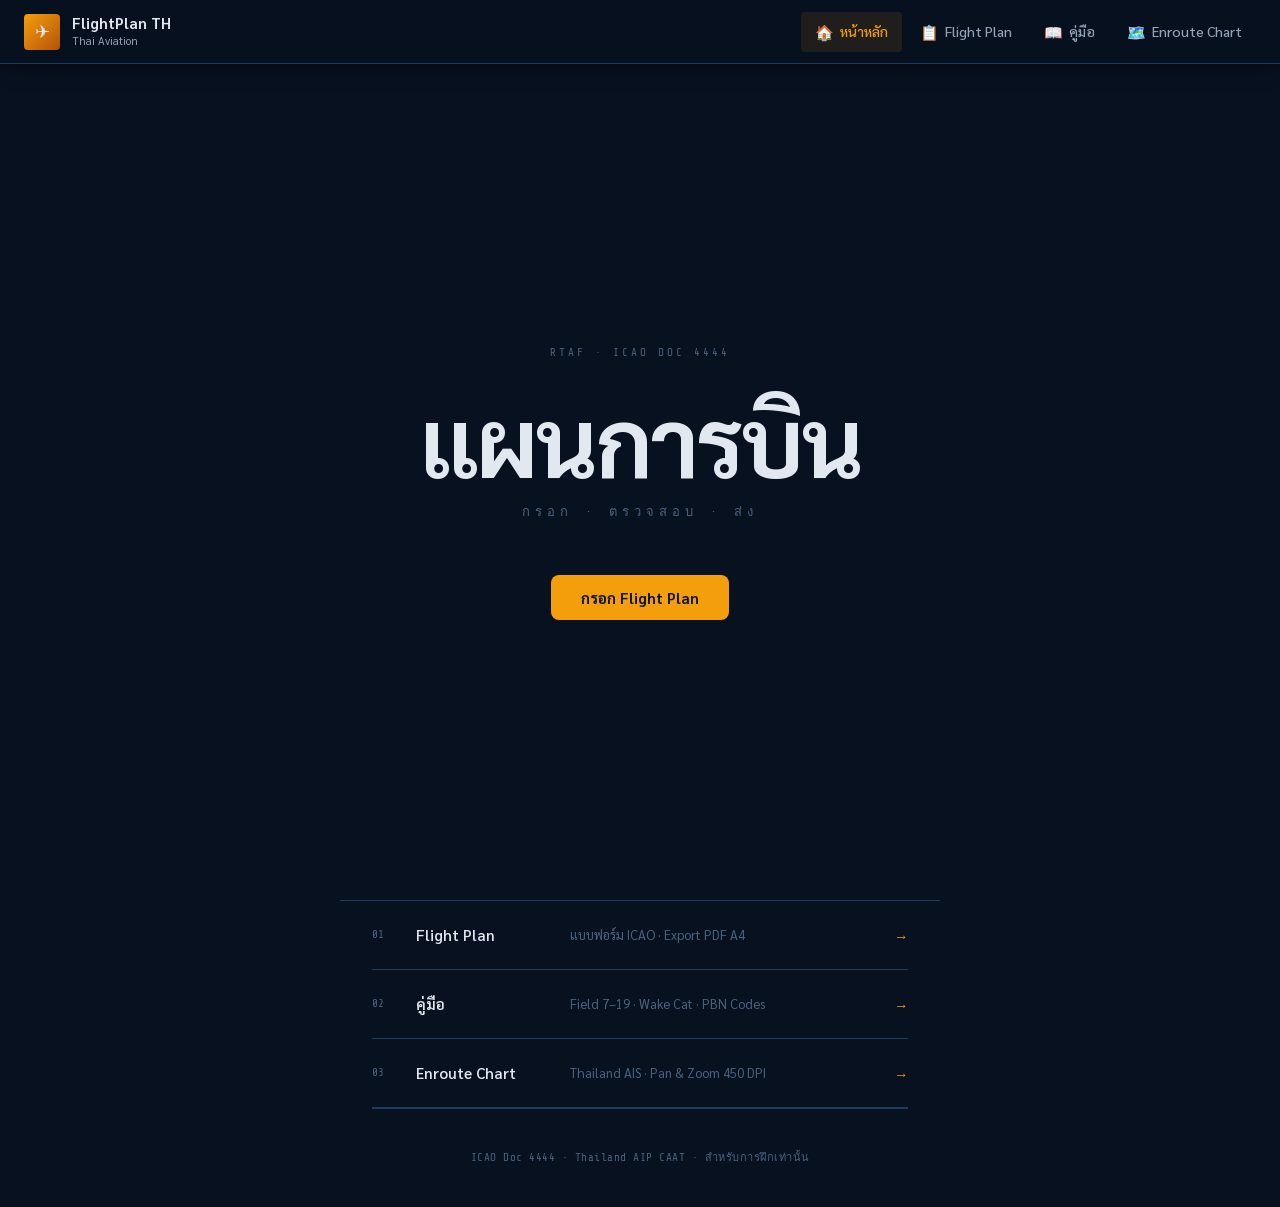
==== commit 50c484fb: "Add files via upload" ====
--- a/index.html
+++ b/index.html
@@ -207,6 +207,29 @@
       .chk.on::after{content:'✕';}
     }
 
+    /* ===== HOME MINIMAL ===== */
+    .home-hero{min-height:calc(100vh - var(--nav-h));display:flex;align-items:center;justify-content:center;text-align:center;padding:60px 24px;}
+    .home-hero-inner{max-width:520px;width:100%;}
+    .home-kicker{font-family:var(--mono);font-size:11px;letter-spacing:3px;color:var(--text-muted);text-transform:uppercase;margin-bottom:28px;}
+    .home-title{font-size:clamp(52px,10vw,96px);font-weight:700;line-height:1;letter-spacing:-2px;margin-bottom:16px;}
+    .home-sub{font-family:var(--mono);font-size:13px;color:var(--text-muted);letter-spacing:5px;margin-bottom:52px;}
+    .home-cta{display:inline-flex;align-items:center;padding:13px 30px;background:var(--accent);color:#0a1628;font-family:var(--font);font-size:15px;font-weight:700;border:none;border-radius:var(--radius);cursor:pointer;transition:all 0.2s;}
+    .home-cta:hover{background:var(--accent-light);transform:translateY(-2px);}
+    .home-tools{border-top:1px solid var(--border);max-width:600px;margin:0 auto;padding:0 32px;}
+    .home-tool{display:flex;align-items:center;gap:24px;padding:22px 0;border-bottom:1px solid var(--border);cursor:pointer;transition:opacity 0.15s;}
+    .home-tool:hover{opacity:0.65;}
+    .home-tool:hover .home-arr{transform:translateX(5px);}
+    .home-tool-num{font-family:var(--mono);font-size:11px;color:var(--text-muted);min-width:20px;flex-shrink:0;}
+    .home-tool-name{font-size:15px;font-weight:600;color:var(--text-primary);min-width:130px;flex-shrink:0;}
+    .home-tool-desc{font-size:13px;color:var(--text-muted);flex:1;}
+    .home-arr{font-size:14px;color:var(--accent);transition:transform 0.15s;flex-shrink:0;}
+    .home-foot{text-align:center;padding:40px 24px;font-size:11px;color:var(--text-muted);font-family:var(--mono);letter-spacing:0.5px;border-top:1px solid var(--border);max-width:600px;margin:0 auto;}
+    @media(max-width:480px){
+      .home-tool-desc{display:none;}
+      .home-tool-name{min-width:0;flex:1;}
+      .home-tools{padding:0 20px;}
+    }
+
     /* ===== SPA ===== */
     .section{display:none;}
     .section.active{display:block;}
@@ -236,110 +259,38 @@
 <!-- ============================= HOME ============================= -->
 <div id="sec-home" class="section active">
 <main class="page">
-  <section class="hero">
-    <div class="container">
-      <div class="hero-badge">✈ ICAO Standard · Thailand AIP</div>
-      <h1>ระบบแผนการบิน<br><span>Royal Thai Air Force</span></h1>
-      <p>กรอกและส่งแผนการบินออนไลน์ตามมาตรฐาน ICAO · ศึกษาคู่มือการกรอก · ดู Enroute Chart แบบ Interactive</p>
-      <div class="btn-group">
-        <a class="btn btn-primary btn-lg" onclick="showSection('sec-fpl')">📋 กรอก Flight Plan</a>
-        <a class="btn btn-secondary btn-lg" onclick="showSection('sec-chart')">🗺️ Enroute Chart</a>
-      </div>
+
+  <section class="home-hero">
+    <div class="home-hero-inner">
+      <div class="home-kicker">RTAF · ICAO Doc 4444</div>
+      <h1 class="home-title">แผนการบิน</h1>
+      <p class="home-sub">กรอก · ตรวจสอบ · ส่ง</p>
+      <button class="home-cta" onclick="showSection('sec-fpl')">กรอก Flight Plan</button>
     </div>
   </section>
 
-  <div style="background:var(--bg-secondary);border-bottom:1px solid var(--border);">
-    <div class="container" style="display:flex;gap:0;flex-wrap:wrap;">
-      <div style="flex:1;min-width:150px;padding:16px 24px;border-right:1px solid var(--border);text-align:center;"><div style="font-size:22px;font-weight:800;color:var(--accent);">ICAO</div><div style="font-size:12px;color:var(--text-secondary);">มาตรฐาน Doc 4444</div></div>
-      <div style="flex:1;min-width:150px;padding:16px 24px;border-right:1px solid var(--border);text-align:center;"><div style="font-size:22px;font-weight:800;color:var(--accent);">A4</div><div style="font-size:12px;color:var(--text-secondary);">Export PDF 1 หน้า</div></div>
-      <div style="flex:1;min-width:150px;padding:16px 24px;border-right:1px solid var(--border);text-align:center;"><div style="font-size:22px;font-weight:800;color:var(--accent);">60+</div><div style="font-size:12px;color:var(--text-secondary);">สนามบินในไทย</div></div>
-      <div style="flex:1;min-width:150px;padding:16px 24px;text-align:center;"><div style="font-size:22px;font-weight:800;color:var(--accent);">VFR/IFR</div><div style="font-size:12px;color:var(--text-secondary);">รองรับทุกประเภทการบิน</div></div>
+  <div class="home-tools">
+    <div class="home-tool" onclick="showSection('sec-fpl')">
+      <span class="home-tool-num">01</span>
+      <span class="home-tool-name">Flight Plan</span>
+      <span class="home-tool-desc">แบบฟอร์ม ICAO · Export PDF A4</span>
+      <span class="home-arr">→</span>
     </div>
+    <div class="home-tool" onclick="showSection('sec-manual')">
+      <span class="home-tool-num">02</span>
+      <span class="home-tool-name">คู่มือ</span>
+      <span class="home-tool-desc">Field 7–19 · Wake Cat · PBN Codes</span>
+      <span class="home-arr">→</span>
+    </div>
+    <div class="home-tool" onclick="showSection('sec-chart')">
+      <span class="home-tool-num">03</span>
+      <span class="home-tool-name">Enroute Chart</span>
+      <span class="home-tool-desc">Thailand AIS · Pan &amp; Zoom 450 DPI</span>
+      <span class="home-arr">→</span>
+    </div>
+    <div class="home-foot">ICAO Doc 4444 · Thailand AIP CAAT · สำหรับการฝึกเท่านั้น</div>
   </div>
 
-  <section style="background:var(--bg-primary);">
-    <div class="container">
-      <div class="section-header">
-        <div><h2 class="section-title">เครื่องมือการบิน</h2><p class="section-subtitle">ครบทุกสิ่งที่นักบินต้องการก่อน Dispatch</p></div>
-      </div>
-      <div class="feature-grid">
-        <a class="feature-card" onclick="showSection('sec-fpl')">
-          <div class="feature-card-icon card-icon-gold" style="background:rgba(245,158,11,0.12);">📋</div>
-          <h3>กรอก Flight Plan</h3>
-          <p>แบบฟอร์มแผนการบินตามมาตรฐาน ICAO ครบทุก Field ตั้งแต่ Field 7 ถึง Field 19 พร้อม Export เป็น PDF ขนาด A4 หน้าเดียว</p>
-          <ul style="color:var(--text-muted);font-size:13px;margin:0 0 16px 16px;line-height:1.8;"><li>รหัสสนามบิน ICAO อัตโนมัติ</li><li>Export PDF พิมพ์พร้อมใช้</li><li>รองรับ IFR / VFR / Y / Z</li></ul>
-          <div class="feature-card-arrow">เปิดแบบฟอร์ม →</div>
-        </a>
-        <a class="feature-card" onclick="showSection('sec-manual')">
-          <div class="feature-card-icon card-icon-blue" style="background:rgba(59,130,246,0.12);">📖</div>
-          <h3>คู่มือการกรอกแผนการบิน</h3>
-          <p>อธิบายทุก Field ของ ICAO Flight Plan อย่างละเอียด พร้อมตัวอย่างและรหัสอุปกรณ์ตามมาตรฐาน ICAO Annex 2 และ Doc 4444</p>
-          <ul style="color:var(--text-muted);font-size:13px;margin:0 0 16px 16px;line-height:1.8;"><li>Field 7–19 อธิบายครบทุกช่อง</li><li>Wake Turbulence Category</li><li>PBN และ Equipment Codes</li></ul>
-          <div class="feature-card-arrow">อ่านคู่มือ →</div>
-        </a>
-        <a class="feature-card" onclick="showSection('sec-chart')">
-          <div class="feature-card-icon" style="background:rgba(16,185,129,0.12);color:var(--green);">🗺️</div>
-          <h3>Enroute Chart</h3>
-          <p>แผนที่นำร่อง ICAO Thailand AIS · ดู PDF ฉบับเต็ม หรือ Image View แบบ Pan &amp; Zoom ความละเอียดสูง 450 DPI</p>
-          <ul style="color:var(--text-muted);font-size:13px;margin:0 0 16px 16px;line-height:1.8;"><li>PDF embed ดูในหน้าได้เลย</li><li>Image View ซูมได้ 450 DPI</li><li>Download PDF ได้</li></ul>
-          <div class="feature-card-arrow">เปิดแผนที่ →</div>
-        </a>
-      </div>
-    </div>
-  </section>
-
-  <section style="background:var(--bg-secondary);border-top:1px solid var(--border);padding:48px 0;">
-    <div class="container">
-      <h2 class="section-title" style="margin-bottom:24px;">รหัสสนามบินที่ใช้บ่อย</h2>
-      <div style="display:grid;grid-template-columns:repeat(auto-fill,minmax(240px,1fr));gap:12px;">
-        <div style="background:var(--bg-card);border:1px solid var(--border);border-radius:var(--radius);padding:16px;">
-          <div style="font-size:11px;font-weight:700;color:var(--accent);text-transform:uppercase;letter-spacing:1px;margin-bottom:12px;">✈ ทอ. (RTAF)</div>
-          <div style="display:flex;flex-direction:column;gap:6px;">
-            <div style="display:flex;justify-content:space-between;font-size:13px;"><span class="font-mono text-accent">VTBL</span><span class="text-secondary">ลพบุรี (Wing 2)</span></div>
-            <div style="display:flex;justify-content:space-between;font-size:13px;"><span class="font-mono text-accent">VTPP</span><span class="text-secondary">พิษณุโลก (Wing 46)</span></div>
-            <div style="display:flex;justify-content:space-between;font-size:13px;"><span class="font-mono text-accent">VTCC</span><span class="text-secondary">เชียงใหม่ (Wing 41)</span></div>
-            <div style="display:flex;justify-content:space-between;font-size:13px;"><span class="font-mono text-accent">VTUU</span><span class="text-secondary">อุบลราชธานี (Wing 21)</span></div>
-            <div style="display:flex;justify-content:space-between;font-size:13px;"><span class="font-mono text-accent">VTUD</span><span class="text-secondary">อุดรธานี (Wing 23)</span></div>
-            <div style="display:flex;justify-content:space-between;font-size:13px;"><span class="font-mono text-accent">VTUQ</span><span class="text-secondary">นครราชสีมา (Wing 1)</span></div>
-            <div style="display:flex;justify-content:space-between;font-size:13px;"><span class="font-mono text-accent">VTSH</span><span class="text-secondary">หาดใหญ่ (Wing 56)</span></div>
-          </div>
-        </div>
-        <div style="background:var(--bg-card);border:1px solid var(--border);border-radius:var(--radius);padding:16px;">
-          <div style="font-size:11px;font-weight:700;color:var(--blue);text-transform:uppercase;letter-spacing:1px;margin-bottom:12px;">✈ พลเรือน (หลัก)</div>
-          <div style="display:flex;flex-direction:column;gap:6px;">
-            <div style="display:flex;justify-content:space-between;font-size:13px;"><span class="font-mono" style="color:var(--blue);">VTBS</span><span class="text-secondary">สุวรรณภูมิ</span></div>
-            <div style="display:flex;justify-content:space-between;font-size:13px;"><span class="font-mono" style="color:var(--blue);">VTBD</span><span class="text-secondary">ดอนเมือง</span></div>
-            <div style="display:flex;justify-content:space-between;font-size:13px;"><span class="font-mono" style="color:var(--blue);">VTBU</span><span class="text-secondary">อู่ตะเภา</span></div>
-            <div style="display:flex;justify-content:space-between;font-size:13px;"><span class="font-mono" style="color:var(--blue);">VTSP</span><span class="text-secondary">ภูเก็ต</span></div>
-            <div style="display:flex;justify-content:space-between;font-size:13px;"><span class="font-mono" style="color:var(--blue);">VTSM</span><span class="text-secondary">เกาะสมุย</span></div>
-            <div style="display:flex;justify-content:space-between;font-size:13px;"><span class="font-mono" style="color:var(--blue);">VTCI</span><span class="text-secondary">เชียงราย</span></div>
-            <div style="display:flex;justify-content:space-between;font-size:13px;"><span class="font-mono" style="color:var(--blue);">VTSV</span><span class="text-secondary">สุราษฎร์ธานี</span></div>
-          </div>
-        </div>
-        <div style="background:var(--bg-card);border:1px solid var(--border);border-radius:var(--radius);padding:16px;">
-          <div style="font-size:11px;font-weight:700;color:var(--green);text-transform:uppercase;letter-spacing:1px;margin-bottom:12px;">📡 FIR / ATC ไทย</div>
-          <div style="display:flex;flex-direction:column;gap:6px;">
-            <div style="display:flex;justify-content:space-between;font-size:13px;"><span class="font-mono" style="color:var(--green);">VTBB</span><span class="text-secondary">Bangkok FIR / ACC</span></div>
-            <div style="display:flex;justify-content:space-between;font-size:13px;"><span class="font-mono" style="color:var(--green);">121.5</span><span class="text-secondary">Emergency Frequency</span></div>
-            <div style="display:flex;justify-content:space-between;font-size:13px;"><span class="font-mono" style="color:var(--green);">243.0</span><span class="text-secondary">Guard Freq (Military)</span></div>
-            <div style="display:flex;justify-content:space-between;font-size:13px;"><span class="font-mono" style="color:var(--green);">128.5</span><span class="text-secondary">Bangkok ACC (NW)</span></div>
-            <div style="display:flex;justify-content:space-between;font-size:13px;"><span class="font-mono" style="color:var(--green);">133.0</span><span class="text-secondary">Bangkok ACC (NE)</span></div>
-            <div style="display:flex;justify-content:space-between;font-size:13px;"><span class="font-mono" style="color:var(--green);">126.2</span><span class="text-secondary">Bangkok ACC (S)</span></div>
-            <div style="display:flex;justify-content:space-between;font-size:13px;"><span class="font-mono" style="color:var(--green);">119.1</span><span class="text-secondary">Bangkok ATIS</span></div>
-          </div>
-        </div>
-      </div>
-    </div>
-  </section>
-
-  <footer style="background:var(--bg-secondary);border-top:1px solid var(--border);padding:24px 0;text-align:center;">
-    <div class="container">
-      <p style="color:var(--text-muted);font-size:13px;">
-        FlightPlan TH · อ้างอิง ICAO Doc 4444, ICAO Annex 2 &amp; 6 · Thailand AIP CAAT<br>
-        <span style="font-size:12px;">สำหรับการฝึกและประกอบการเรียนรู้เท่านั้น — ยืนยันข้อมูลจาก NOTAM และ AIP ก่อนทำการบินจริงเสมอ</span>
-      </p>
-    </div>
-  </footer>
 </main>
 </div>
 
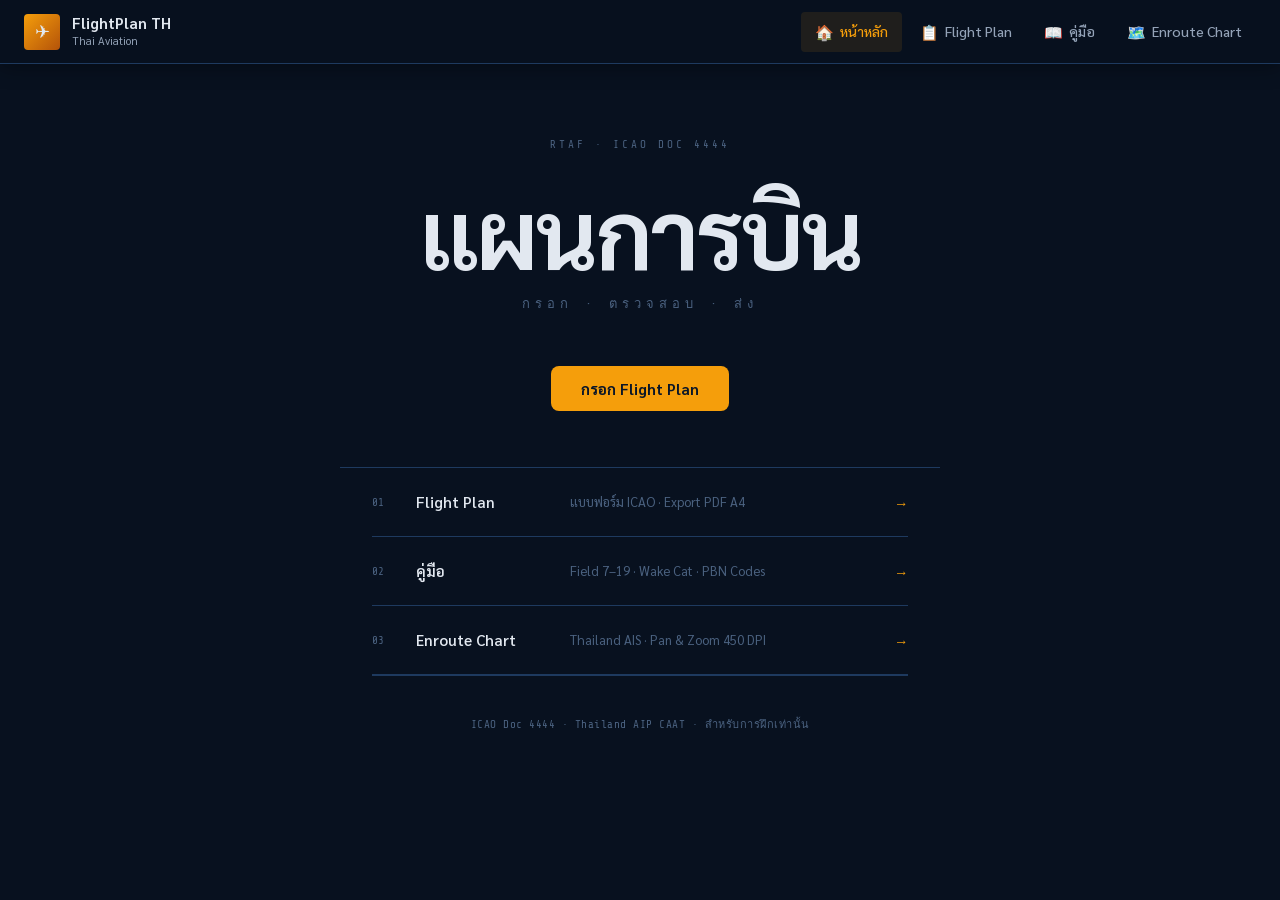
==== commit 71b69d02: "Add files via upload" ====
--- a/index.html
+++ b/index.html
@@ -208,7 +208,7 @@
     }
 
     /* ===== HOME MINIMAL ===== */
-    .home-hero{min-height:calc(100vh - var(--nav-h));display:flex;align-items:center;justify-content:center;text-align:center;padding:60px 24px;}
+    .home-hero{display:flex;align-items:center;justify-content:center;text-align:center;padding:72px 24px 56px;}
     .home-hero-inner{max-width:520px;width:100%;}
     .home-kicker{font-family:var(--mono);font-size:11px;letter-spacing:3px;color:var(--text-muted);text-transform:uppercase;margin-bottom:28px;}
     .home-title{font-size:clamp(52px,10vw,96px);font-weight:700;line-height:1;letter-spacing:-2px;margin-bottom:16px;}
@@ -882,7 +882,8 @@
 <div id="sec-chart" class="section">
   <div class="map-page">
     <div class="chart-toolbar">
-      <span style="font-size:13px;font-weight:600;color:var(--accent);">🗺️ Enroute Chart — Thailand ICAO</span>
+      <button class="btn btn-sm btn-secondary" onclick="showSection('sec-home')" style="flex-shrink:0;">← กลับ</button>
+      <span style="font-size:13px;font-weight:600;color:var(--accent);">🗺️ Enroute Chart</span>
       <div style="margin-left:auto;display:flex;gap:6px;align-items:center;flex-wrap:wrap;">
         <button class="btn btn-sm btn-secondary" onclick="toggleView()" id="toggleBtn">🖼 Image</button>
         <a href="Enroute%20Chart.pdf" download class="btn btn-sm btn-secondary">⬇ PDF</a>
@@ -891,11 +892,11 @@
     </div>
     <div class="chart-container" id="chartContainer">
       <div id="pdf-view" style="width:100%;height:100%;">
-        <iframe id="pdf-frame" src="" class="chart-embed" style="border:none;"></iframe>
+        <iframe id="pdf-frame" class="chart-embed" style="border:none;"></iframe>
       </div>
       <div id="img-view" style="display:none;width:100%;height:100%;position:relative;">
         <div class="img-viewer" id="imgViewer">
-          <img id="chartImg" src="chart_01.png" alt="Enroute Chart Thailand" draggable="false">
+          <img id="chartImg" alt="Enroute Chart Thailand" draggable="false">
         </div>
         <div class="zoom-controls">
           <button class="zoom-btn" onclick="zoomIn()">+</button>
@@ -1110,9 +1111,14 @@
 /* ── CHART ── */
 var isMobile = /iPhone|iPad|iPod|Android/i.test(navigator.userAgent) || window.innerWidth < 768;
 var currentView = 'pdf';
-var scale=1, minScale=0.3, maxScale=5;
+var scale=1, minScale=0.05, maxScale=5;
 var isPanning=false, startX=0, startY=0, panInitDone=false;
 var _chartInited = false;
+
+function _setImgSrc() {
+  var img = document.getElementById('chartImg');
+  if (!img.src || img.src === location.href) img.src = 'chart_01.png';
+}
 
 function _initChart() {
   if (_chartInited) return; _chartInited = true;
@@ -1121,6 +1127,7 @@
     document.getElementById('pdf-view').style.display = 'none';
     document.getElementById('img-view').style.display = 'block';
     document.getElementById('toggleBtn').textContent = '📄 PDF';
+    _setImgSrc();
     initPanZoom();
   } else {
     var fr = document.getElementById('pdf-frame');
@@ -1132,6 +1139,7 @@
   document.getElementById('pdf-view').style.display='none';
   document.getElementById('img-view').style.display='block';
   document.getElementById('toggleBtn').textContent='📄 PDF';
+  _setImgSrc();
   currentView='img'; initPanZoom();
 }
 
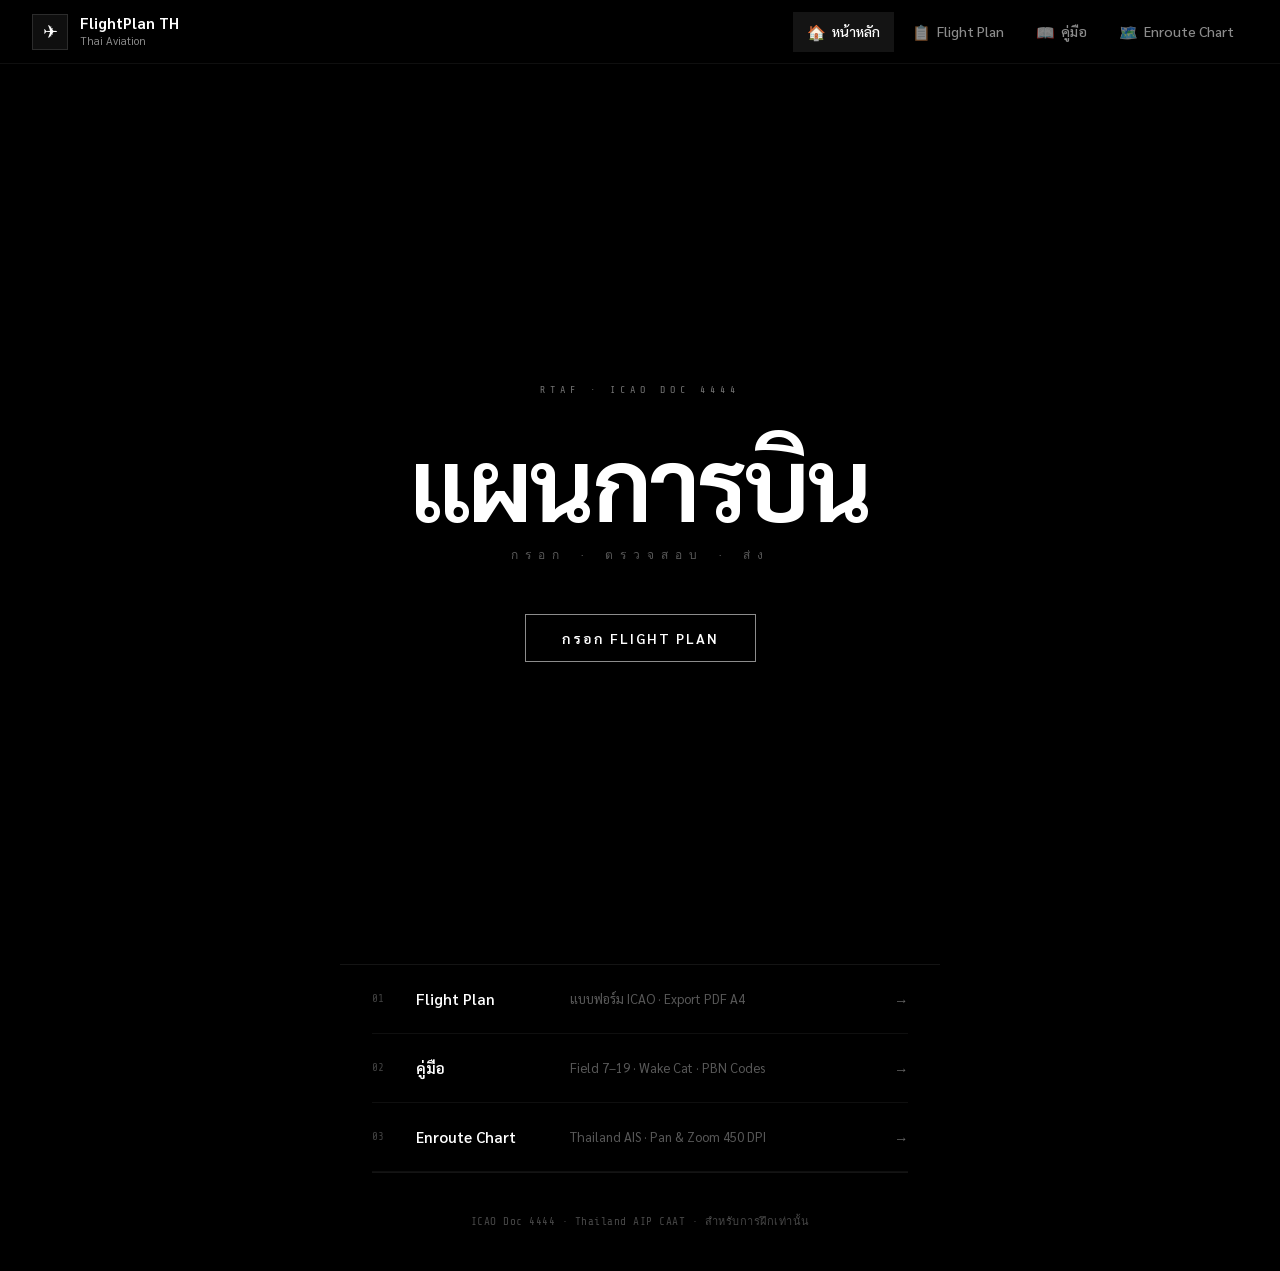
==== commit 52c60d11: "Add files via upload" ====
--- a/index.html
+++ b/index.html
@@ -7,21 +7,21 @@
   <link href="https://fonts.googleapis.com/css2?family=Sarabun:wght@300;400;500;600;700&family=Share+Tech+Mono&display=swap" rel="stylesheet">
   <style>
     /* ===== BASE ===== */
-    :root{--bg-primary:#08111f;--bg-secondary:#0c1a2e;--bg-card:#102040;--bg-card-hover:#163060;--bg-input:#0a1828;--accent:#f59e0b;--accent-dim:#b45309;--accent-light:#fde68a;--blue:#3b82f6;--green:#10b981;--red:#ef4444;--text-primary:#e2e8f0;--text-secondary:#94a3b8;--text-muted:#4b6280;--border:#1e3a5f;--shadow:0 4px 24px rgba(0,0,0,0.5);--glow:0 0 16px rgba(245,158,11,0.15);--font:'Sarabun','Segoe UI',sans-serif;--mono:'Share Tech Mono','Courier New',monospace;--radius:8px;--radius-sm:4px;--nav-h:64px;}
+    :root{--bg-primary:#000;--bg-secondary:#0a0a0a;--bg-card:#111;--bg-card-hover:#1a1a1a;--bg-input:#0a0a0a;--accent:#f59e0b;--accent-dim:#b45309;--accent-light:#fde68a;--blue:#3b82f6;--green:#10b981;--red:#ef4444;--text-primary:#fff;--text-secondary:rgba(255,255,255,0.55);--text-muted:rgba(255,255,255,0.28);--border:rgba(255,255,255,0.08);--shadow:0 4px 24px rgba(0,0,0,0.8);--glow:0 0 16px rgba(245,158,11,0.12);--font:'Sarabun','Segoe UI',sans-serif;--mono:'Share Tech Mono','Courier New',monospace;--radius:0px;--radius-sm:0px;--nav-h:64px;}
     *,*::before,*::after{box-sizing:border-box;margin:0;padding:0;}
     html{scroll-behavior:smooth;}
     body{font-family:var(--font);background:var(--bg-primary);color:var(--text-primary);font-size:16px;line-height:1.6;min-height:100vh;}
 
     /* ===== NAV ===== */
-    .nav{position:fixed;top:0;left:0;right:0;z-index:1000;height:var(--nav-h);background:rgba(8,17,31,0.95);backdrop-filter:blur(12px);border-bottom:1px solid var(--border);display:flex;align-items:center;justify-content:space-between;padding:0 24px;box-shadow:0 2px 20px rgba(0,0,0,0.4);}
+    .nav{position:fixed;top:0;left:0;right:0;z-index:1000;height:var(--nav-h);background:rgba(0,0,0,0.85);backdrop-filter:blur(16px);border-bottom:1px solid rgba(255,255,255,0.06);display:flex;align-items:center;justify-content:space-between;padding:0 32px;}
     .nav-brand{display:flex;align-items:center;gap:12px;text-decoration:none;color:var(--text-primary);cursor:pointer;}
-    .nav-brand-icon{width:36px;height:36px;background:linear-gradient(135deg,var(--accent),var(--accent-dim));border-radius:var(--radius-sm);display:flex;align-items:center;justify-content:center;font-size:18px;}
+    .nav-brand-icon{width:36px;height:36px;background:rgba(255,255,255,0.06);border:1px solid rgba(255,255,255,0.12);display:flex;align-items:center;justify-content:center;font-size:18px;}
     .nav-brand-text{font-weight:700;font-size:15px;line-height:1.2;}
     .nav-brand-sub{font-size:11px;color:var(--text-secondary);font-weight:400;}
     .nav-links{display:flex;align-items:center;gap:4px;list-style:none;}
     .nav-links a{text-decoration:none;color:var(--text-secondary);font-size:14px;font-weight:500;padding:8px 14px;border-radius:var(--radius-sm);display:flex;align-items:center;gap:6px;transition:all 0.2s;cursor:pointer;}
     .nav-links a:hover{color:var(--text-primary);background:rgba(255,255,255,0.06);}
-    .nav-links a.active{color:var(--accent);background:rgba(245,158,11,0.1);}
+    .nav-links a.active{color:#fff;background:rgba(255,255,255,0.08);}
     .nav-links .icon{font-size:15px;}
     .nav-toggle{display:none;cursor:pointer;padding:8px;color:var(--text-primary);background:none;border:none;font-size:20px;}
 
@@ -30,8 +30,8 @@
     .container{max-width:1200px;margin:0 auto;padding:0 24px;}
 
     /* ===== HERO ===== */
-    .hero{background:linear-gradient(180deg,#0c1a2e 0%,#08111f 100%);position:relative;overflow:hidden;padding:80px 0 60px;text-align:center;border-bottom:1px solid var(--border);}
-    .hero::before{content:'';position:absolute;inset:0;background-image:radial-gradient(circle at 20% 50%,rgba(59,130,246,0.06) 0%,transparent 50%),radial-gradient(circle at 80% 30%,rgba(245,158,11,0.06) 0%,transparent 50%);}
+    .hero{background:#000;position:relative;overflow:hidden;padding:80px 0 60px;text-align:center;border-bottom:1px solid rgba(255,255,255,0.06);}
+    .hero::before{content:'';position:absolute;inset:0;background-image:radial-gradient(circle at 50% 80%,rgba(245,158,11,0.04) 0%,transparent 60%);}
     .hero-badge{display:inline-flex;align-items:center;gap:8px;background:rgba(245,158,11,0.1);border:1px solid rgba(245,158,11,0.2);border-radius:999px;padding:6px 16px;font-size:12px;font-weight:600;color:var(--accent);letter-spacing:1px;text-transform:uppercase;margin-bottom:24px;}
     .hero h1{font-size:clamp(28px,5vw,48px);font-weight:700;line-height:1.2;margin-bottom:16px;}
     .hero h1 span{color:var(--accent);}
@@ -42,7 +42,7 @@
     .btn{display:inline-flex;align-items:center;gap:8px;padding:12px 24px;border-radius:var(--radius);font-size:14px;font-weight:600;cursor:pointer;border:none;text-decoration:none;transition:all 0.2s;white-space:nowrap;font-family:var(--font);}
     .btn-primary{background:var(--accent);color:#0a1628;}
     .btn-primary:hover{background:var(--accent-light);transform:translateY(-1px);box-shadow:0 4px 16px rgba(245,158,11,0.3);}
-    .btn-secondary{background:rgba(255,255,255,0.07);color:var(--text-primary);border:1px solid var(--border);}
+    .btn-secondary{background:rgba(255,255,255,0.04);color:var(--text-primary);border:1px solid rgba(255,255,255,0.15);}
     .btn-secondary:hover{background:rgba(255,255,255,0.12);transform:translateY(-1px);}
     .btn-sm{padding:8px 16px;font-size:13px;}
     .btn-lg{padding:14px 32px;font-size:16px;}
@@ -78,7 +78,7 @@
     .accordion-item.open{border-color:rgba(59,130,246,0.4);}
     .accordion-trigger{width:100%;padding:18px 20px;display:flex;align-items:center;gap:14px;cursor:pointer;background:none;border:none;text-align:left;color:var(--text-primary);font-family:var(--font);font-size:15px;font-weight:600;transition:background 0.2s;}
     .accordion-trigger:hover{background:rgba(255,255,255,0.03);}
-    .accordion-num{min-width:32px;height:32px;background:rgba(245,158,11,0.12);border:1px solid rgba(245,158,11,0.25);border-radius:var(--radius-sm);display:flex;align-items:center;justify-content:center;font-size:12px;font-weight:800;color:var(--accent);flex-shrink:0;}
+    .accordion-num{min-width:32px;height:32px;background:rgba(255,255,255,0.04);border:1px solid rgba(255,255,255,0.12);display:flex;align-items:center;justify-content:center;font-size:12px;font-weight:800;color:rgba(255,255,255,0.6);flex-shrink:0;}
     .accordion-arrow{margin-left:auto;font-size:12px;color:var(--text-muted);transition:transform 0.2s;}
     .accordion-item.open .accordion-arrow{transform:rotate(180deg);}
     .accordion-content{display:none;padding:0 20px 20px;}
@@ -115,7 +115,7 @@
 
     /* ===== ICAO FORM ===== */
     :root{--ff:Arial,Helvetica,sans-serif;--fm:'Courier New',Courier,monospace;--b1:1px solid #000;--b2:2px solid #000;--ch:22px;--cw:15px;}
-    .icao-wrapper{background:#4a4a4a;min-height:calc(100vh - 130px);padding:24px 12px;display:flex;flex-direction:column;align-items:center;overflow-x:hidden;}
+    .icao-wrapper{background:#111;min-height:calc(100vh - 130px);padding:24px 12px;display:flex;flex-direction:column;align-items:center;overflow-x:hidden;}
     .icao-controls{display:flex;gap:8px;margin-bottom:16px;flex-wrap:wrap;justify-content:flex-end;width:100%;max-width:790px;min-width:0;}
     .icao-form{background:#fff;color:#000;font-family:var(--ff);border:var(--b2);width:100%;max-width:790px;box-shadow:0 8px 32px rgba(0,0,0,0.6);box-sizing:border-box;overflow-x:hidden;}
     .ift{text-align:center;font-size:15px;font-weight:bold;padding:5px 0;border-bottom:var(--b2);letter-spacing:5px;font-family:var(--ff);}
@@ -208,21 +208,22 @@
     }
 
     /* ===== HOME MINIMAL ===== */
-    .home-hero{display:flex;align-items:center;justify-content:center;text-align:center;padding:72px 24px 56px;}
-    .home-hero-inner{max-width:520px;width:100%;}
-    .home-kicker{font-family:var(--mono);font-size:11px;letter-spacing:3px;color:var(--text-muted);text-transform:uppercase;margin-bottom:28px;}
-    .home-title{font-size:clamp(52px,10vw,96px);font-weight:700;line-height:1;letter-spacing:-2px;margin-bottom:16px;}
-    .home-sub{font-family:var(--mono);font-size:13px;color:var(--text-muted);letter-spacing:5px;margin-bottom:52px;}
-    .home-cta{display:inline-flex;align-items:center;padding:13px 30px;background:var(--accent);color:#0a1628;font-family:var(--font);font-size:15px;font-weight:700;border:none;border-radius:var(--radius);cursor:pointer;transition:all 0.2s;}
-    .home-cta:hover{background:var(--accent-light);transform:translateY(-2px);}
-    .home-tools{border-top:1px solid var(--border);max-width:600px;margin:0 auto;padding:0 32px;}
-    .home-tool{display:flex;align-items:center;gap:24px;padding:22px 0;border-bottom:1px solid var(--border);cursor:pointer;transition:opacity 0.15s;}
-    .home-tool:hover{opacity:0.65;}
+    .home-hero{position:relative;min-height:100vh;display:flex;align-items:center;justify-content:center;text-align:center;padding:72px 24px 56px;background:url('https://d8j0ntlcm91z4.cloudfront.net/user_3F8yyFV8aHqLV7D5NTby4lC1kVp/hf_20260614_212505_ed45c8cf-a305-4b60-8fd5-60e7873eba44.png') center/cover no-repeat;}
+    .home-hero::before{content:'';position:absolute;inset:0;background:linear-gradient(to bottom,rgba(0,0,0,0.55) 0%,rgba(0,0,0,0.72) 60%,rgba(0,0,0,0.95) 100%);z-index:0;}
+    .home-hero-inner{position:relative;z-index:1;max-width:560px;width:100%;}
+    .home-kicker{font-family:var(--mono);font-size:10px;letter-spacing:5px;color:rgba(255,255,255,0.45);text-transform:uppercase;margin-bottom:32px;}
+    .home-title{font-size:clamp(52px,10vw,100px);font-weight:700;line-height:1;letter-spacing:-2px;margin-bottom:16px;color:#fff;}
+    .home-sub{font-family:var(--mono);font-size:12px;color:rgba(255,255,255,0.35);letter-spacing:7px;margin-bottom:48px;text-transform:uppercase;}
+    .home-cta{display:inline-flex;align-items:center;padding:14px 36px;background:transparent;color:#fff;font-family:var(--font);font-size:14px;font-weight:600;border:1px solid rgba(255,255,255,0.55);cursor:pointer;transition:all 0.2s;letter-spacing:2px;text-transform:uppercase;}
+    .home-cta:hover{background:rgba(255,255,255,0.1);border-color:#fff;}
+    .home-tools{border-top:1px solid rgba(255,255,255,0.08);max-width:600px;margin:0 auto;padding:0 32px;}
+    .home-tool{display:flex;align-items:center;gap:24px;padding:22px 0;border-bottom:1px solid rgba(255,255,255,0.06);cursor:pointer;transition:opacity 0.15s;}
+    .home-tool:hover{opacity:0.6;}
     .home-tool:hover .home-arr{transform:translateX(5px);}
-    .home-tool-num{font-family:var(--mono);font-size:11px;color:var(--text-muted);min-width:20px;flex-shrink:0;}
-    .home-tool-name{font-size:15px;font-weight:600;color:var(--text-primary);min-width:130px;flex-shrink:0;}
-    .home-tool-desc{font-size:13px;color:var(--text-muted);flex:1;}
-    .home-arr{font-size:14px;color:var(--accent);transition:transform 0.15s;flex-shrink:0;}
+    .home-tool-num{font-family:var(--mono);font-size:11px;color:rgba(255,255,255,0.25);min-width:20px;flex-shrink:0;}
+    .home-tool-name{font-size:15px;font-weight:600;color:#fff;min-width:130px;flex-shrink:0;}
+    .home-tool-desc{font-size:13px;color:rgba(255,255,255,0.35);flex:1;}
+    .home-arr{font-size:14px;color:rgba(255,255,255,0.4);transition:transform 0.15s;flex-shrink:0;}
     .home-foot{text-align:center;padding:40px 24px;font-size:11px;color:var(--text-muted);font-family:var(--mono);letter-spacing:0.5px;border-top:1px solid var(--border);max-width:600px;margin:0 auto;}
     @media(max-width:480px){
       .home-tool-desc{display:none;}
@@ -927,19 +928,55 @@
 
 /* ── THAI AIRPORTS ── */
 var THAI_APTS = [
-  ['VTBL','Lop Buri — Wing 2 RTAF'],['VTPP','Phitsanulok — Wing 46 RTAF'],
-  ['VTPH','Hua Hin — Wing 5 RTAF'],['VTBU','U-Tapao — Wing 21 RTAF'],
-  ['VTUO','Korat — Wing 1 RTAF'],['VTCC','Chiang Mai — Wing 41 RTAF'],
-  ['VTUD','Udon Thani — Wing 23 RTAF'],['VTUU','Ubon Ratchathani — Wing 21 RTAF'],
-  ['VTBS','Suvarnabhumi (BKK)'],['VTBD','Don Mueang (DMK)'],
-  ['VTSP','Phuket International'],['VTSG','Krabi International'],
-  ['VTSM','Koh Samui'],['VTSE','Trang'],['VTST','Nakhon Si Thammarat'],
-  ['VTSK','Narathiwat'],['VTSH','Songkhla / Hat Yai'],
-  ['VTPO','Chiang Rai — Mae Fah Luang'],['VTPN','Nan Nakhon'],
-  ['VTPU','Phrae'],['VTPE','Mae Sot (Tak)'],['VTPC','Phichit'],
-  ['VTPF','Nakhon Sawan'],['VTPB','Phetchabun'],['VTUI','Khon Kaen'],
-  ['VTUK','Nakhon Ratchasima'],['VTUL','Loei'],['VTUS','Sakon Nakhon'],
-  ['VTUQ','Roi Et'],['VTUW','Mukdahan'],['ZZZZ','ไม่อยู่ในรายการ / Unknown'],
+  // ── กรุงเทพฯ / Bangkok & Central ──────────────────────────
+  ['VTBS','VTBS — กรุงเทพฯ / Bangkok — Suvarnabhumi Intl (BKK)'],
+  ['VTBD','VTBD — กรุงเทพฯ / Bangkok — Don Mueang Intl (DMK)'],
+  ['VTBU','VTBU — อู่ตะเภา / U-Tapao — Wing 6 RTAF (UTP)'],
+  ['VTBK','VTBK — กำแพงแสน / Kamphaeng Saen, Nakhon Pathom'],
+  ['VTBL','VTBL — ลพบุรี / Lop Buri — Khok Kathiam, Wing 2 RTAF'],
+  ['VTBO','VTBO — ตราด / Trat'],
+  ['VTPH','VTPH — หัวหิน / Hua Hin (HHQ)'],
+  // ── เหนือ / Northern ──────────────────────────────────────
+  ['VTCC','VTCC — เชียงใหม่ / Chiang Mai Intl — Wing 41 RTAF (CNX)'],
+  ['VTCT','VTCT — เชียงราย / Chiang Rai — Mae Fah Luang Intl (CEI)'],
+  ['VTCH','VTCH — แม่ฮ่องสอน / Mae Hong Son (HGN)'],
+  ['VTCI','VTCI — ปาย / Pai, Mae Hong Son (PYY)'],
+  ['VTCL','VTCL — ลำปาง / Lampang (LPT)'],
+  ['VTCN','VTCN — น่าน / Nan Nakhon (NNT)'],
+  ['VTCP','VTCP — แพร่ / Phrae (PRH)'],
+  ['VTCS','VTCS — แม่สะเรียง / Mae Sariang, Mae Hong Son'],
+  // ── กลาง-เหนือ / Central-North ────────────────────────────
+  ['VTPB','VTPB — เพชรบูรณ์ / Phetchabun (PHY)'],
+  ['VTPM','VTPM — แม่สอด / Mae Sot, Tak (MAQ)'],
+  ['VTPO','VTPO — สุโขทัย / Sukhothai (THS)'],
+  ['VTPP','VTPP — พิษณุโลก / Phitsanulok — Wing 46 RTAF (PHS)'],
+  ['VTPT','VTPT — ตาก / Tak'],
+  // ── ใต้ / Southern ───────────────────────────────────────
+  ['VTSB','VTSB — สุราษฎร์ธานี / Surat Thani Intl (URT)'],
+  ['VTSC','VTSC — นราธิวาส / Narathiwat (NAW)'],
+  ['VTSE','VTSE — ชุมพร / Chumphon (CJM)'],
+  ['VTSF','VTSF — นครศรีธรรมราช / Nakhon Si Thammarat (NST)'],
+  ['VTSG','VTSG — กระบี่ / Krabi Intl (KBV)'],
+  ['VTSK','VTSK — ปัตตานี / Pattani (PAN)'],
+  ['VTSM','VTSM — เกาะสมุย / Ko Samui (USM)'],
+  ['VTSP','VTSP — ภูเก็ต / Phuket Intl (HKT)'],
+  ['VTSR','VTSR — ระนอง / Ranong (UNN)'],
+  ['VTSS','VTSS — หาดใหญ่ / Hat Yai Intl — Wing 56 RTAF (HDY)'],
+  ['VTST','VTST — ตรัง / Trang (TST)'],
+  ['VTSY','VTSY — เบตง / Betong'],
+  // ── อีสาน / Northeast ──────────────────────────────────────
+  ['VTUD','VTUD — อุดรธานี / Udon Thani Intl — Wing 23 RTAF (UTH)'],
+  ['VTUI','VTUI — สกลนคร / Sakon Nakhon (SNO)'],
+  ['VTUK','VTUK — ขอนแก่น / Khon Kaen (KKC)'],
+  ['VTUL','VTUL — เลย / Loei (LOE)'],
+  ['VTUN','VTUN — โคราช / Nakhon Ratchasima — Wing 1 RTAF'],
+  ['VTUO','VTUO — บุรีรัมย์ / Buri Ram (BFV)'],
+  ['VTUQ','VTUQ — นครราชสีมา / Nakhon Ratchasima (Chokchai)'],
+  ['VTUV','VTUV — ร้อยเอ็ด / Roi Et (ROI)'],
+  ['VTUU','VTUU — อุบลราชธานี / Ubon Ratchathani — Wing 21 RTAF (UBP)'],
+  ['VTUW','VTUW — นครพนม / Nakhon Phanom (KOP)'],
+  // ── อื่นๆ ──────────────────────────────────────────────────
+  ['ZZZZ','ZZZZ — ไม่อยู่ในรายการ / Unknown — ระบุใน Field 18'],
 ];
 
 /* ── DROPDOWN OPTIONS ── */
@@ -1036,7 +1073,9 @@
   var opts = CB_OPTS[id];
   if (!opts) return;
   var q = query.toUpperCase();
-  var filtered = q ? opts.filter(function(o){ return o[0].startsWith(q)||o[1].toUpperCase().includes(q); }) : opts;
+  var filtered = q ? opts.filter(function(o){
+    return o[0].includes(q) || o[1].toUpperCase().includes(q) || o[1].includes(query);
+  }) : opts;
   dd.innerHTML = '';
   if (!filtered.length) { var e=document.createElement('div'); e.className='cb-dd-empty'; e.textContent='ไม่พบรายการ'; dd.appendChild(e); return; }
   filtered.forEach(function(o) {
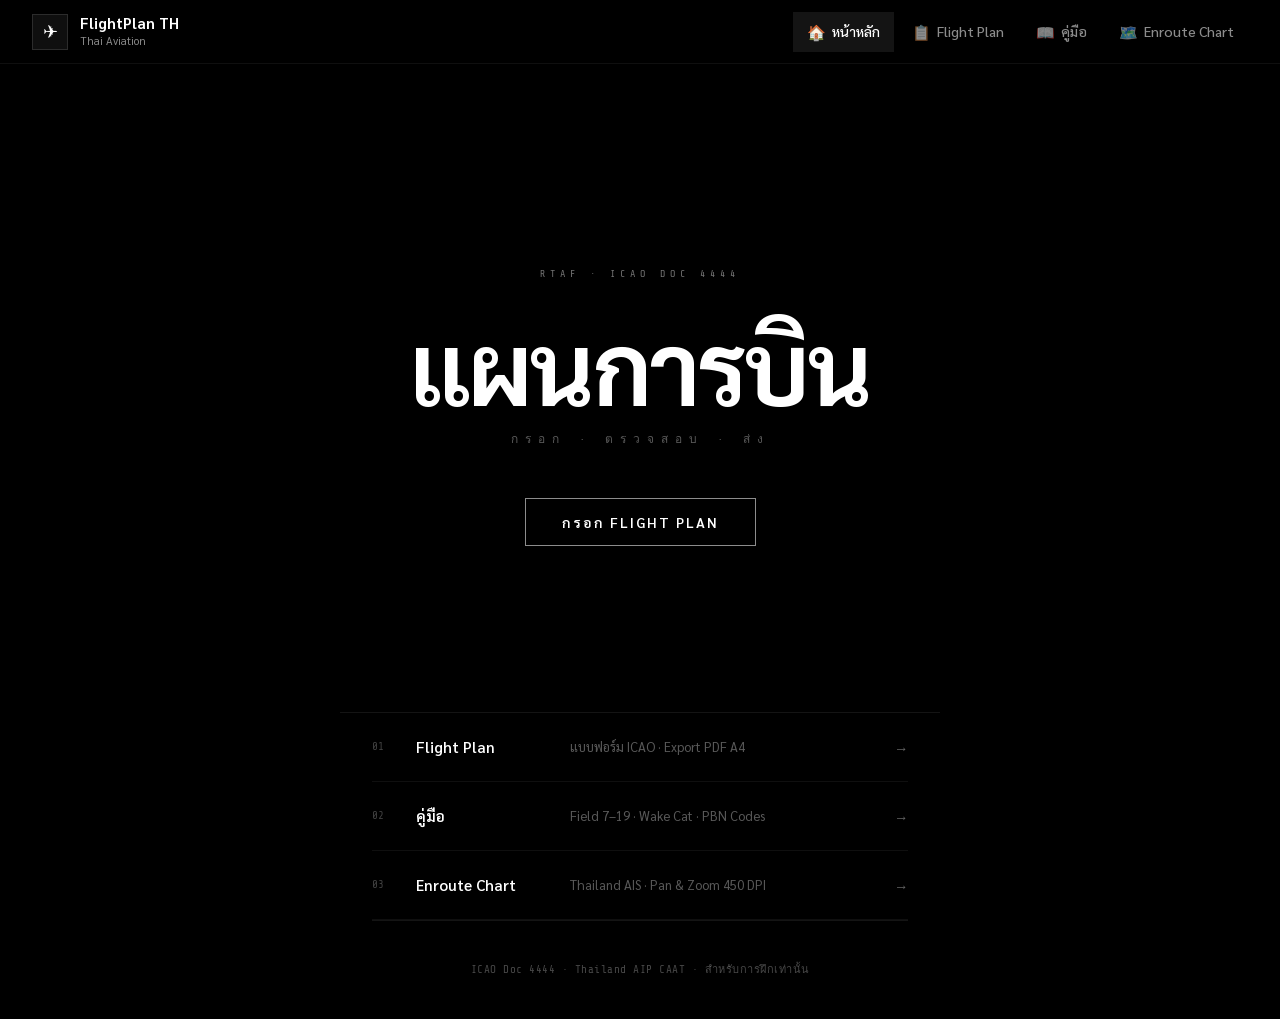
==== commit 74b7707d: "Add files via upload" ====
--- a/index.html
+++ b/index.html
@@ -208,7 +208,7 @@
     }
 
     /* ===== HOME MINIMAL ===== */
-    .home-hero{position:relative;min-height:100vh;display:flex;align-items:center;justify-content:center;text-align:center;padding:72px 24px 56px;background:url('https://d8j0ntlcm91z4.cloudfront.net/user_3F8yyFV8aHqLV7D5NTby4lC1kVp/hf_20260614_212505_ed45c8cf-a305-4b60-8fd5-60e7873eba44.png') center/cover no-repeat;}
+    .home-hero{position:relative;min-height:72vh;display:flex;align-items:center;justify-content:center;text-align:center;padding:100px 24px 64px;background:url('https://d8j0ntlcm91z4.cloudfront.net/user_3F8yyFV8aHqLV7D5NTby4lC1kVp/hf_20260614_212505_ed45c8cf-a305-4b60-8fd5-60e7873eba44.png') center/cover no-repeat;}
     .home-hero::before{content:'';position:absolute;inset:0;background:linear-gradient(to bottom,rgba(0,0,0,0.55) 0%,rgba(0,0,0,0.72) 60%,rgba(0,0,0,0.95) 100%);z-index:0;}
     .home-hero-inner{position:relative;z-index:1;max-width:560px;width:100%;}
     .home-kicker{font-family:var(--mono);font-size:10px;letter-spacing:5px;color:rgba(255,255,255,0.45);text-transform:uppercase;margin-bottom:32px;}
